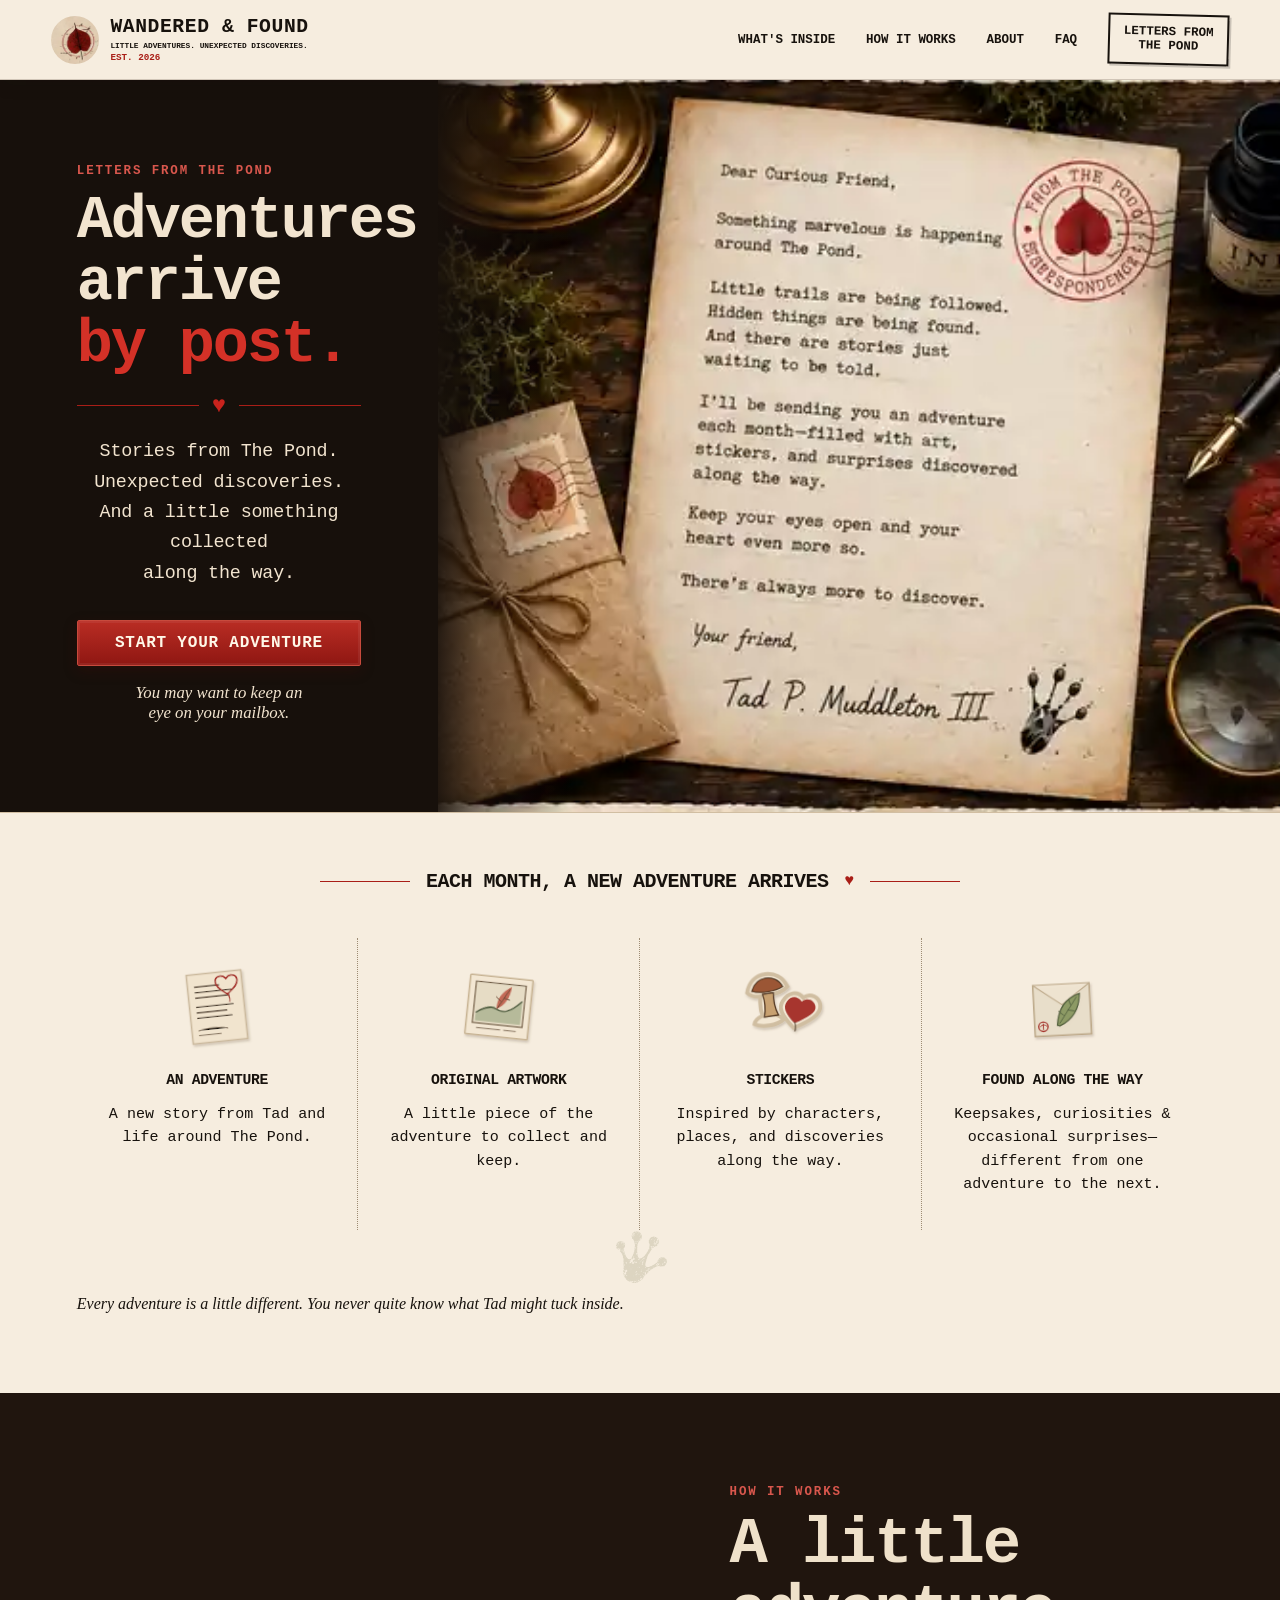
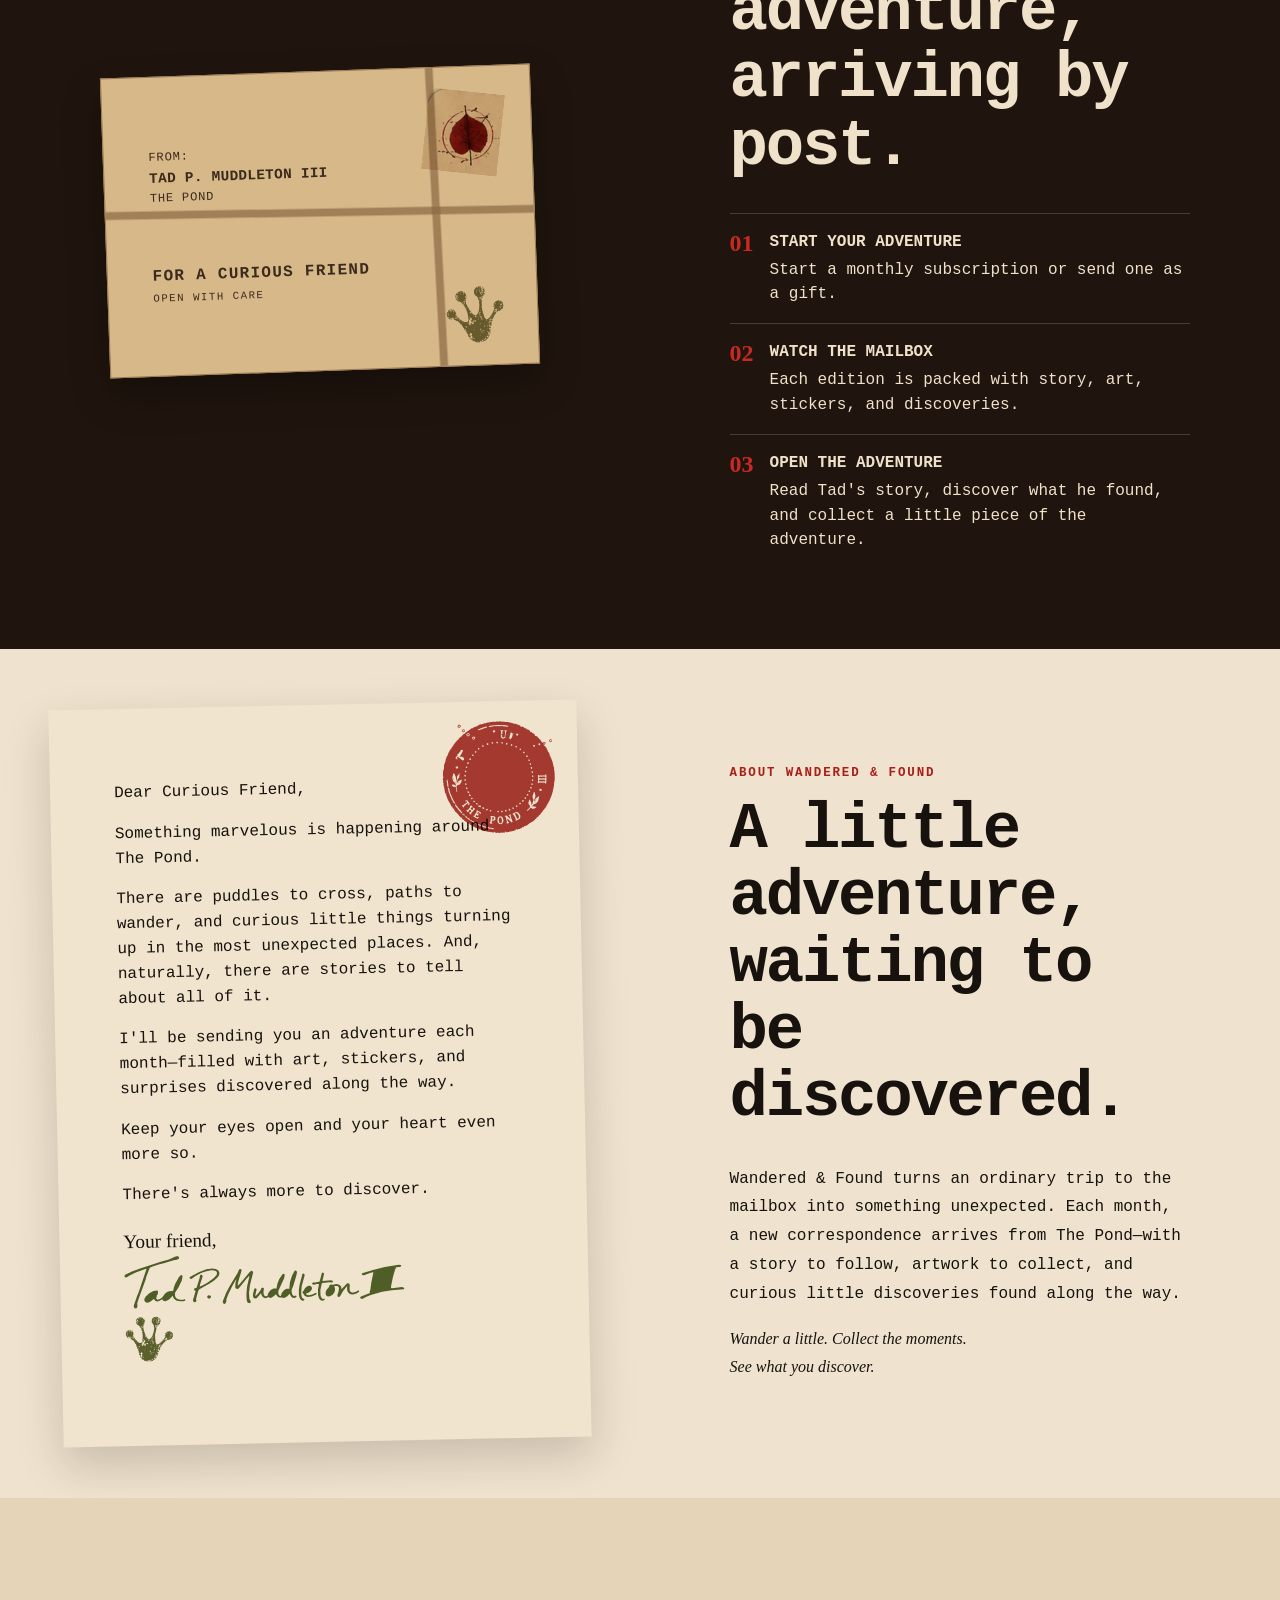
==== index.html @ 7c9dbadd "Link hero CTA to subscribe page" ====
<!doctype html>
<html lang="en">
<head>
  <meta charset="utf-8"><meta name="viewport" content="width=device-width,initial-scale=1">
  <meta name="description" content="Wandered & Found delivers a new adventure from The Pond by post each month, with Tad's story, original artwork, stickers, and curious discoveries along the way.">
  <meta name="theme-color" content="#efe3cf"><meta name="robots" content="noindex,nofollow">
  <meta property="og:title" content="Wandered & Found — Adventures by Post"><meta property="og:description" content="Monthly adventures from The Pond by post, with Tad's story, original artwork, stickers, and curious discoveries along the way."><meta property="og:type" content="website">
  <meta name="twitter:card" content="summary"><meta name="twitter:title" content="Wandered & Found — Adventures by Post"><meta name="twitter:description" content="Monthly adventures from The Pond by post, with stories, artwork, stickers, and unexpected discoveries.">
  <link rel="icon" href="assets/images/stamp.svg" type="image/svg+xml">
  <title>Wandered & Found — Adventures by Post</title>
  <link rel="stylesheet" href="assets/css/base.css"><link rel="stylesheet" href="assets/css/home.css"><link rel="stylesheet" href="assets/css/responsive.css"><link rel="stylesheet" href="assets/css/contents-icons.css"><link rel="stylesheet" href="assets/css/hero-final-v6.css?v=84e273c">
</head>
<body>
<a class="skip-link" href="#main-content">Skip to main content</a>
<header class="site-header" id="top">
  <a class="brand" href="./"><img src="assets/images/stamp.svg" alt="" decoding="async"><span><strong>WANDERED & FOUND</strong><small>LITTLE ADVENTURES. UNEXPECTED DISCOVERIES.</small><em>EST. 2026</em></span></a>
  <button class="menu-button" type="button" aria-expanded="false" aria-controls="main-nav" aria-label="Open navigation menu"><span aria-hidden="true"></span><span aria-hidden="true"></span><span aria-hidden="true"></span><b>Menu</b></button>
  <nav id="main-nav" class="main-nav" aria-label="Primary navigation"><a href="whats-inside/">What's Inside</a><a href="how-it-works/">How It Works</a><a href="about/">About</a><a href="faq/">FAQ</a><a class="stamp-link" href="subscribe/">Letters From<br>The Pond</a></nav>
</header>
<main id="main-content">
  <section class="hero">
    <div class="hero-copy"><p class="eyebrow">Letters from The Pond</p><h1>Adventures arrive<br><span>by post.</span></h1><div class="heart-rule" aria-hidden="true"><i></i><b>♥</b><i></i></div><p class="hero-lede">Stories from The Pond.<br>Unexpected discoveries.<br>And a little something collected<br>along the way.</p><a class="red-button" href="subscribe/">Start your adventure</a><p class="hand-note">You may want to keep an<br>eye on your mailbox.</p></div>
    <figure class="hero-art">
      <img src="assets/images/hero-wendy-640.webp?v=6" alt="A handwritten letter surrounded by an ink bottle, fountain pen, leaves, twine, a parcel, and a magnifying glass on a dark wooden table." fetchpriority="high" decoding="async">
    </figure>
  </section>
  <section class="paper-section" id="inside"><div class="section-heading"><span aria-hidden="true"></span><h2>Each month, a new adventure arrives</h2><b aria-hidden="true">♥</b><span aria-hidden="true"></span></div><div class="contents-grid"><article><div class="sketch" aria-hidden="true"><img src="assets/images/icon-adventure.svg" alt="" loading="lazy" decoding="async"></div><h3>An Adventure</h3><p>A new story from Tad and life around The Pond.</p></article><article><div class="sketch" aria-hidden="true"><img src="assets/images/icon-artwork.svg" alt="" loading="lazy" decoding="async"></div><h3>Original Artwork</h3><p>A little piece of the adventure to collect and keep.</p></article><article><div class="sketch" aria-hidden="true"><img src="assets/images/icon-stickers.svg" alt="" loading="lazy" decoding="async"></div><h3>Stickers</h3><p>Inspired by characters, places, and discoveries along the way.</p></article><article><div class="sketch" aria-hidden="true"><img src="assets/images/icon-found.svg" alt="" loading="lazy" decoding="async"></div><h3>Found Along The Way</h3><p>Keepsakes, curiosities & occasional surprises—different from one adventure to the next.</p></article></div><img class="contents-footprint" src="assets/images/tad-footprint.svg" alt="" aria-hidden="true" loading="lazy" decoding="async"><p class="hand-note">Every adventure is a little different. You never quite know what Tad might tuck inside.</p></section>
  <section class="story-section" id="how">
    <div class="story-art" aria-hidden="true"><div class="story-parcel"><div class="parcel-twine parcel-twine-horizontal"></div><div class="parcel-twine parcel-twine-vertical"></div><img class="pond-postmark" src="assets/images/stamp.svg" alt=""><p class="parcel-from">FROM:<strong>Tad P. Muddleton III</strong>The Pond</p><p class="parcel-to">FOR A CURIOUS FRIEND</p><small class="parcel-care">OPEN WITH CARE</small><img class="parcel-footprint" src="assets/images/tad-footprint.svg" alt=""></div></div>
    <div class="story-copy"><p class="eyebrow">How it works</p><h2>A little adventure,<br>arriving by post.</h2><ol class="steps"><li><b>01</b><span><strong>Start your adventure</strong>Start a monthly subscription or send one as a gift.</span></li><li><b>02</b><span><strong>Watch the mailbox</strong>Each edition is packed with story, art, stickers, and discoveries.</span></li><li><b>03</b><span><strong>Open the adventure</strong>Read Tad's story, discover what he found, and collect a little piece of the adventure.</span></li></ol></div>
  </section>
  <section class="letter-section" id="about"><div class="letter-card"><p>Dear Curious Friend,</p><p>Something marvelous is happening around The Pond.</p><p>There are puddles to cross, paths to wander, and curious little things turning up in the most unexpected places. And, naturally, there are stories to tell about all of it.</p><p>I'll be sending you an adventure each month—filled with art, stickers, and surprises discovered along the way.</p><p>Keep your eyes open and your heart even more so.</p><p>There's always more to discover.</p><p class="signature">Your friend,<br><img src="assets/images/tad-signature.svg" alt="Tad P. Muddleton III" width="280" loading="lazy" decoding="async"><br><img src="assets/images/tad-footprint.svg" alt="" width="48" height="45" loading="lazy" decoding="async"></p></div><div class="about-copy"><p class="eyebrow">About Wandered & Found</p><h2>A little adventure,<br>waiting to be discovered.</h2><p>Wandered & Found turns an ordinary trip to the mailbox into something unexpected. Each month, a new correspondence arrives from The Pond—with a story to follow, artwork to collect, and curious little discoveries found along the way.</p><p class="hand-note">Wander a little. Collect the moments.<br>See what you discover.</p></div></section>
  <section class="gift-section" aria-labelledby="gift-title"><p class="eyebrow">A little something for someone curious</p><h2 id="gift-title">Send an adventure from The Pond.</h2><div class="gift-grid"><article><span>ONE ADVENTURE</span><h3>Send One Adventure</h3><p>Send a single adventure by post—complete with Tad's story, artwork, stickers, and whatever else he happened to find along the way.</p><b>Price coming soon</b><button class="outline-button preview-checkout" type="button">Send an Adventure</button></article><article class="birthday"><span>FOR SOMEONE SPECIAL</span><h3>Send a Birthday Adventure</h3><p>Make their mailbox part of the celebration with a special one-time birthday correspondence from The Pond.</p><b>Price coming soon</b><button class="outline-button preview-checkout" type="button">Send a Birthday Adventure</button></article><article class="featured"><span>MONTHLY</span><h3>Keep the Adventures Coming</h3><p>Give a new adventure from The Pond each month, delivered to their mailbox until the subscription is canceled.</p><b>Price coming soon</b><button class="red-button preview-checkout" type="button">Gift a Subscription</button></article></div></section>
  <section class="faq-section" id="faq"><div><p class="eyebrow">Before the post arrives</p><h2>A few things you may be wondering.</h2><p>About Tad, the adventures, and what to expect when correspondence begins arriving from The Pond.</p></div><div class="faq-list"><details><summary>What arrives each month?<span aria-hidden="true">+</span></summary><p>A new story from Tad and life around The Pond, original artwork, stickers, and curious little extras discovered along the way. Every adventure is a little different.</p></details><details><summary>When am I charged?<span aria-hidden="true">+</span></summary><p>Your first payment is made when you subscribe. After that, your subscription renews monthly until you cancel.</p></details><details><summary>Can I cancel anytime?<span aria-hidden="true">+</span></summary><p>Yes. You can cancel your monthly subscription at any time.</p></details><details><summary>Can I send an adventure as a gift?<span aria-hidden="true">+</span></summary><p>Yes. You can send someone a single adventure, a special one-time Birthday Adventure, or keep the adventures coming with a monthly gift subscription.</p></details><details><summary>Is every month's adventure the same?<span aria-hidden="true">+</span></summary><p>Not at all. Each correspondence tells a new story from The Pond, with artwork and discoveries inspired by Tad's latest adventure.</p></details><details><summary>Can I write back to Tad?<span aria-hidden="true">+</span></summary><p>Absolutely. Tad is always pleased to receive correspondence from curious friends. You can send him a letter at The Pond or write to him by email. His correspondence details will be posted here before the first adventures are mailed.</p></details><details><summary>How much does it cost?<span aria-hidden="true">+</span></summary><p>Pricing is being finalized and will be announced before subscriptions open.</p></details><details><summary>Where do you ship?<span aria-hidden="true">+</span></summary><p>Shipping destinations and rates are being finalized before subscriptions open.</p></details></div></section>
  <section class="subscribe-section" id="subscribe"><div class="subscribe-copy"><p class="eyebrow">Correspondence From The Pond</p><h2>Tad would be delighted to write to you. <span aria-hidden="true">♥</span></h2><p>Each month, Tad will send a new adventure from The Pond—filled with stories, artwork, stickers, and whatever curious things he discovers along the way.</p><p class="price-note">Price coming soon · Shipping details coming soon</p></div><div class="subscribe-card"><button class="red-button preview-checkout" type="button">Receive Letters From Tad</button><small>Monthly correspondence delivered by post.<br>Cancel anytime.</small></div></section>
</main>
<div class="preview-toast" id="preview-toast" role="status" aria-live="polite">Preview mode — checkout will connect to Stripe when the site is activated.</div>
<footer class="site-footer"><div class="paw" aria-hidden="true"><img src="assets/images/tad-footprint.svg" alt="" width="52" height="49" loading="lazy" decoding="async"></div><p class="hand-note">Wander a little. Collect the moments.<br>See what you discover.</p><div class="footer-links"><a href="contact/">Contact</a><a href="shipping/">Shipping & Returns</a><a href="privacy/">Privacy</a><a href="terms/">Terms</a></div><a class="footer-brand" href="#top"><img src="assets/images/stamp.svg" alt="" loading="lazy" decoding="async"><span>Wandered & Found</span></a></footer>
<script src="assets/js/site.js" defer></script>
</body></html>
---- assets/css/base.css ----
:root{--ink:#17120d;--muted:#6a5c4d;--paper:#efe3cf;--paper2:#f6eddf;--red:#a91e17;--red2:#7e120e;--wood:#17100b;--line:#b59c7d;--shadow:0 18px 45px rgba(22,14,8,.18);font-family:"Courier New",Courier,monospace;color:var(--ink);background:#d7c7ae}*{box-sizing:border-box}html{scroll-behavior:smooth}body{margin:0;background:var(--paper);min-width:320px;min-height:100vh;min-height:100svh;display:flex;flex-direction:column}body:before{content:"";position:fixed;inset:0;pointer-events:none;opacity:.16;background-image:radial-gradient(#7b6347 .55px,transparent .55px);background-size:5px 5px;mix-blend-mode:multiply}main{flex:1 0 auto}.site-footer{margin-top:auto;flex-shrink:0}a{color:inherit}button,input{font:inherit}.eyebrow{text-transform:uppercase;letter-spacing:.15em;font-weight:700;font-size:.78rem;color:var(--red)}.red-button,.outline-button{display:inline-flex;justify-content:center;align-items:center;min-height:46px;padding:.8rem 1.5rem;text-transform:uppercase;letter-spacing:.05em;font-weight:700;border-radius:2px;cursor:pointer;text-decoration:none}.red-button{color:#fff8e9;border:1px solid #c84a3d;background:linear-gradient(#b92d24,#8f1712);box-shadow:inset 0 0 0 2px rgba(255,255,255,.06),0 5px 14px rgba(77,11,7,.25)}.outline-button{border:1px solid var(--ink);background:transparent}.hand-note{font-family:"Segoe Print","Bradley Hand",cursive;font-style:italic}.simple-page{min-height:0;max-width:760px;margin:auto;padding:7rem 2rem}.simple-page h1{font-family:Georgia,serif;font-size:clamp(2.6rem,7vw,5rem);margin:.25rem 0 2rem}.simple-page h2{margin-top:2.5rem}.simple-page p{line-height:1.85}.simple-page .red-button{margin-top:1rem}.skip-link{position:fixed;left:12px;top:10px;z-index:3000;transform:translateY(-160%);background:#fff8e9;color:#17120d;border:2px solid #17120d;padding:.7rem 1rem;font-weight:700;text-decoration:none}.skip-link:focus{transform:translateY(0)}:focus-visible{outline:3px solid #c53b31;outline-offset:3px}.hero .eyebrow,.story-section .eyebrow,.subscribe-section .eyebrow{color:#d9574d}@media(prefers-reduced-motion:reduce){html{scroll-behavior:auto}*,*::before,*::after{scroll-behavior:auto!important;transition-duration:.01ms!important;animation-duration:.01ms!important;animation-iteration-count:1!important}}
---- assets/css/home.css ----
.site-header{height:118px;padding:12px clamp(18px,5vw,72px);display:flex;align-items:center;justify-content:space-between;gap:2rem;background:var(--paper2);border-bottom:1px solid rgba(55,35,20,.2);position:relative;z-index:20}.brand{display:flex;align-items:center;gap:.9rem;text-decoration:none}.brand img{width:68px;height:68px;object-fit:cover;border-radius:50%;mix-blend-mode:multiply}.brand strong{display:block;font-family:Georgia,serif;font-size:1.55rem;letter-spacing:.03em}.brand small{display:block;font-size:.56rem;font-weight:700;margin-top:.18rem}.brand em{display:block;color:var(--red);font-style:normal;font-weight:700;font-size:.7rem;margin-top:.25rem}.main-nav{display:flex;align-items:center;gap:clamp(18px,3vw,42px);text-transform:uppercase;font-weight:700;font-size:.84rem}.main-nav a{text-decoration:none}.main-nav a:hover{color:var(--red)}.stamp-link{border:2px solid var(--ink);padding:.85rem 1.2rem;text-align:center;transform:rotate(1.5deg);box-shadow:2px 2px 0 rgba(0,0,0,.18)}.menu-button{display:none;background:none;border:0}.hero{min-height:560px;display:grid;grid-template-columns:minmax(310px,.78fr) 1.5fr;background:var(--wood);color:#f2e4cf;overflow:hidden}.hero-copy{padding:4.5rem clamp(28px,6vw,78px);align-self:center;z-index:2}.hero h1{font-family:Georgia,serif;font-weight:400;font-size:clamp(2.5rem,4.8vw,4.9rem);line-height:1.05;margin:.5rem 0}.hero h1 span{color:#d43127}.hero-lede{font-family:Georgia,serif;font-size:1.15rem;line-height:1.65;text-align:center}.heart-rule{display:flex;align-items:center;gap:.8rem;margin:1rem 0}.heart-rule i{height:1px;background:var(--red);flex:1}.heart-rule b{color:#c9231d;font-size:1.45rem}.hero .red-button{width:100%;margin-top:.8rem}.hero .hand-note{text-align:center;font-size:1.05rem}.hero-art{margin:0;min-width:0;position:relative;background:var(--wood);overflow:hidden}.hero-art:before{content:"";position:absolute;inset:0;z-index:1;background:linear-gradient(90deg,rgba(23,16,11,.96) 0%,rgba(23,16,11,.58) 5%,rgba(23,16,11,0) 14%);pointer-events:none}.hero-art img{width:100%;height:100%;object-fit:cover;object-position:center center;display:block;filter:none;opacity:1}.paper-section{padding:2.5rem clamp(22px,6vw,78px) 4rem;background:var(--paper2);border-top:1px solid #d1bea2}.section-heading{display:flex;align-items:center;gap:1rem;justify-content:center;text-transform:uppercase;text-align:center}.section-heading span{height:1px;max-width:90px;flex:1;background:var(--red)}.section-heading h2{font-size:1.25rem}.section-heading b{color:var(--red)}.contents-grid{display:grid;grid-template-columns:repeat(4,1fr);margin-top:1.8rem}.contents-grid article{text-align:center;padding:1.2rem 2rem;border-right:1px dotted #9d8c74}.contents-grid article:last-child{border-right:0}.contents-grid h3{text-transform:uppercase;font-size:.92rem}.contents-grid p{font-family:Georgia,serif;line-height:1.55;font-size:.94rem}.sketch{font-family:Georgia,serif;font-size:3.1rem;height:66px;color:#554838}.story-section,.letter-section{display:grid;grid-template-columns:1fr 1fr;min-height:540px}.story-section{background:#20150e;color:#efe1ca}.story-art{overflow:hidden;display:flex;align-items:center;justify-content:center;padding:3rem}.story-art img{width:100%;height:100%;object-fit:cover;filter:none;opacity:1}.story-parcel{width:min(430px,90%);min-height:300px;background:#d7b889;color:#3c2a1d;border:1px solid #9b7952;box-shadow:0 18px 38px rgba(0,0,0,.32);transform:rotate(-2deg);position:relative;padding:2.4rem 2.8rem;display:flex;flex-direction:column;justify-content:center;align-items:flex-start;overflow:hidden}.story-parcel .parcel-twine{position:absolute;background:#8d6b45;opacity:.72;box-shadow:0 0 0 1px rgba(63,42,24,.22)}.story-parcel .parcel-twine-horizontal{height:7px;left:-4%;right:-4%;top:46%;transform:rotate(1deg)}.story-parcel .parcel-twine-vertical{width:7px;top:-4%;bottom:-4%;right:22%;transform:rotate(-1deg)}.story-parcel .pond-postmark{position:absolute;right:1.7rem;top:1.5rem;width:82px;height:82px;object-fit:contain;mix-blend-mode:multiply;transform:rotate(8deg)}.story-parcel .parcel-from{margin:0 0 3.7rem;font-size:.76rem;line-height:1.55;text-transform:uppercase;letter-spacing:.06em;position:relative;z-index:2}.story-parcel .parcel-from strong{display:block;font-size:.9rem;letter-spacing:.02em}.story-parcel .parcel-to{margin:0;font-size:1rem;font-weight:700;letter-spacing:.08em;position:relative;z-index:2}.story-parcel .parcel-care{margin-top:.45rem;font-size:.67rem;letter-spacing:.14em;position:relative;z-index:2}.story-parcel .parcel-footprint{position:absolute;right:2rem;bottom:1.4rem;width:58px;height:auto;object-fit:contain;mix-blend-mode:multiply;transform:rotate(-12deg);opacity:.82}.story-copy,.about-copy{padding:5rem clamp(30px,7vw,92px);align-self:center}.story-copy h2,.about-copy h2,.gift-section h2,.faq-section h2,.subscribe-section h2{font-family:Georgia,serif;font-weight:400;font-size:clamp(2.3rem,5vw,4.2rem);line-height:1.05;margin:.35rem 0 2rem}.steps{list-style:none;padding:0;margin:2rem 0 0}.steps li{display:flex;gap:1rem;padding:1rem 0;border-top:1px solid rgba(239,225,202,.2)}.steps b{color:#c82920;font-family:Georgia,serif;font-size:1.5rem}.steps span{line-height:1.55}.steps strong{display:block;text-transform:uppercase;margin-bottom:.2rem}.letter-section{background:var(--paper)}.letter-card{margin:3.5rem;max-width:550px;padding:3.5rem 4rem;background:#f1e4ce;box-shadow:var(--shadow);transform:rotate(-1.2deg);align-self:center;line-height:1.55;position:relative}.letter-card:after{content:"";position:absolute;right:1.45rem;top:1.25rem;width:112px;height:112px;background:url("../images/tad-correspondence-stamp.svg") center/contain no-repeat;transform:rotate(10deg);opacity:.9;mix-blend-mode:multiply;pointer-events:none}.signature{font-family:"Segoe Print","Bradley Hand",cursive;font-size:1.2rem}.about-copy p{font-family:Georgia,serif;line-height:1.8}.about-copy .hand-note{font-family:"Segoe Print","Bradley Hand",cursive}.gift-section{padding:5rem clamp(24px,7vw,90px);background:#e6d4b8;text-align:center}.gift-grid{display:grid;grid-template-columns:repeat(2,minmax(0,420px));justify-content:center;gap:1.5rem;margin-top:2rem}.gift-grid article{background:#f7ecda;border:1px solid #bda785;padding:2.2rem;box-shadow:0 10px 25px rgba(46,27,14,.1)}.gift-grid .featured{transform:rotate(.5deg);border:2px solid var(--red)}.gift-grid span{font-size:.7rem;letter-spacing:.18em;color:var(--red);font-weight:700}.gift-grid h3{font-family:Georgia,serif;font-size:1.6rem}.gift-grid p{min-height:48px;line-height:1.5}.gift-grid b{display:block;margin:1rem}.gift-grid button{width:100%}.faq-section{display:grid;grid-template-columns:.75fr 1.25fr;gap:4rem;padding:5rem clamp(24px,8vw,105px);background:#f6ead7}.faq-list details{border-top:1px solid #bba789;padding:1rem 0}.faq-list details:last-child{border-bottom:1px solid #bba789}.faq-list summary{display:flex;justify-content:space-between;cursor:pointer;font-weight:700}.faq-list summary span{color:var(--red)}.faq-list p{font-family:Georgia,serif;line-height:1.6;color:#5b4b3e}.subscribe-section{display:grid;grid-template-columns:1fr 1fr;gap:4rem;padding:4.5rem clamp(24px,7vw,95px);background:#22170f;color:#f3e5cf}.subscribe-copy{align-self:center}.subscribe-copy h2 span{color:var(--red)}.price-note{color:#d9c4a6}.subscribe-card{background:#eee0ca;color:var(--ink);padding:2rem;box-shadow:var(--shadow);transform:rotate(.4deg)}.subscribe-card label{display:block;text-transform:uppercase;font-size:.72rem;font-weight:700;margin-bottom:.9rem}.subscribe-card input{display:block;width:100%;padding:.9rem;margin-top:.35rem;border:1px solid #cfbca0;background:rgba(255,255,255,.55)}.subscribe-card .red-button{width:100%;border:0}.subscribe-card small{display:block;text-align:center;margin-top:1rem;font-family:"Segoe Print",cursive;line-height:1.45}.preview-toast{position:fixed;left:50%;bottom:24px;transform:translate(-50%,20px);opacity:0;z-index:50;background:#17120d;color:#f7ead6;border:1px solid #8f7355;padding:1rem 1.3rem;box-shadow:var(--shadow);transition:.2s;pointer-events:none}.preview-toast.show{opacity:1;transform:translate(-50%,0)}.site-footer{min-height:130px;padding:1.5rem clamp(24px,6vw,82px);display:grid;grid-template-columns:auto 1fr auto auto;align-items:center;gap:2rem;background:var(--paper2);border-top:1px solid #cfb99a}.paw{font-size:2rem}.footer-links{display:flex;gap:1rem;flex-wrap:wrap;font-size:.72rem;text-transform:uppercase}.footer-brand{display:flex;align-items:center;gap:.5rem;text-decoration:none;font-family:Georgia,serif}.footer-brand img{width:74px;height:74px;border-radius:50%;mix-blend-mode:multiply}
---- assets/css/responsive.css ----
@media(max-width:900px){.brand small{font-size:.42rem}.brand em{font-size:.52rem}.menu-button{display:grid;gap:5px;width:44px;min-width:44px;min-height:44px;padding:8px;border:0;position:relative;place-content:center}.menu-button span{width:24px;height:2px;background:#17120d}.menu-button b{position:absolute;width:1px;height:1px;overflow:hidden;clip:rect(0 0 0 0)}.main-nav{display:none;position:absolute;left:0;right:0;padding:1rem 1.2rem;background:#f5ead8;border-bottom:1px solid #cdbb9e;box-shadow:0 12px 24px rgba(23,18,13,.12);flex-direction:column;align-items:stretch;gap:0}.main-nav.open{display:flex}.main-nav a{padding:.8rem}.stamp-link{margin-top:.35rem}.hero{grid-template-columns:1fr;min-height:0}.hero-copy{text-align:center;padding:2.6rem 2rem 2rem}.hero h1{font-size:2.8rem}.hero-lede{font-size:1rem}.hero-art{height:360px;order:2}.hero-art:before{background:linear-gradient(180deg,rgba(23,16,11,.96) 0%,rgba(23,16,11,.58) 5%,rgba(23,16,11,0) 14%)}.hero-art img{object-position:center center}.contents-grid{grid-template-columns:repeat(2,1fr)}.contents-grid article:nth-child(2){border-right:0}.contents-grid article{border-bottom:1px dotted #9d8c74}.story-section,.letter-section{grid-template-columns:1fr}.story-art{height:360px}.story-copy,.about-copy{padding:3rem 2rem}.letter-card{margin:2.5rem 1.5rem;padding:3rem 2rem}.gift-grid{grid-template-columns:1fr}.faq-section,.subscribe-section{grid-template-columns:1fr;gap:2rem}.site-footer{grid-template-columns:1fr;text-align:center;justify-items:center}.footer-links{justify-content:center}}@media(max-width:520px){.brand span small{display:none}.hero-art{height:300px}.hero-art img{object-position:center center}.paper-section{padding-inline:14px}.contents-grid{grid-template-columns:1fr}.contents-grid article{border-right:0}.section-heading h2{font-size:.95rem}.story-art{height:300px}.letter-card:after{font-size:.55rem;right:1rem;top:1rem;padding:.7rem}.gift-section,.faq-section,.subscribe-section{padding-inline:1.2rem}}.site-header{position:sticky!important;top:0;z-index:1000;box-shadow:0 5px 16px rgba(23,18,13,.10);height:80px;padding:5px clamp(16px,4vw,52px);gap:1.2rem}.brand{gap:.7rem}.brand img{width:48px;height:48px}.brand strong{font-size:1.23rem}.brand small{font-size:.49rem}.brand em{font-size:.58rem;margin-top:.12rem}.main-nav{gap:clamp(14px,2.4vw,32px);font-size:.78rem}.stamp-link{padding:.58rem .85rem}section[id]{scroll-margin-top:90px}.paper-section,.story-section,.letter-section,.gift-section,.faq-section,.subscribe-section,.site-footer{content-visibility:auto;contain-intrinsic-size:auto 600px}@media(max-width:900px){.site-header{height:64px;padding:4px 12px}.brand{gap:.55rem}.brand img{width:38px;height:38px}.brand strong{font-size:.94rem}.brand em{margin-top:.06rem}.main-nav{top:64px}section[id]{scroll-margin-top:74px}}@media(max-width:520px){.site-header{height:60px}.brand img{width:36px;height:36px}.brand strong{font-size:.9rem}.brand em{font-size:.48rem}.main-nav{top:60px}section[id]{scroll-margin-top:70px}}
---- assets/css/contents-icons.css ----
@import url("brand-type.css");
.paper-section{position:relative;overflow:hidden}.sketch{height:100px;display:flex;align-items:center;justify-content:center;font-size:0;color:transparent}.sketch img{display:block;width:94px;height:94px;object-fit:contain}.contents-grid article:nth-child(1) .sketch img{transform:rotate(-2deg)}.contents-grid article:nth-child(2) .sketch img{transform:rotate(2deg)}.contents-grid article:nth-child(3) .sketch img{transform:rotate(-1deg)}.contents-grid article:nth-child(4) .sketch img{transform:rotate(2deg)}.contents-footprint{display:block;width:54px;height:auto;margin:.15rem auto -.3rem;opacity:.16;transform:rotate(18deg);mix-blend-mode:multiply}@media(max-width:520px){.sketch{height:90px}.sketch img{width:84px;height:84px}.contents-footprint{width:46px}}
---- assets/css/hero-final-v6.css ----
/* Final hero composition: keep Wendy's desk scene, remove all duplicate paper overlays. */
.hero-art{position:relative!important;overflow:hidden!important;background:#17100b!important;isolation:isolate!important}
.hero-art::before{content:""!important;position:absolute!important;inset:0!important;z-index:2!important;pointer-events:none!important;background:linear-gradient(90deg,rgba(23,16,11,.9) 0%,rgba(23,16,11,.5) 5%,rgba(23,16,11,0) 16%)!important}
.hero-art>img{position:absolute!important;inset:0!important;width:100%!important;height:100%!important;display:block!important;object-fit:cover!important;object-position:center center!important;filter:none!important;opacity:1!important;transform:none!important}
.hero-letter{display:none!important}

@media(max-width:900px){
  .hero-art{height:390px!important;min-height:0!important}
  .hero-art::before{background:linear-gradient(180deg,rgba(23,16,11,.75) 0%,rgba(23,16,11,.28) 7%,rgba(23,16,11,0) 18%)!important}
  .hero-art>img{object-position:center center!important}
}

@media(max-width:520px){
  .hero-art{height:330px!important}
  .hero-art>img{object-position:52% center!important}
}
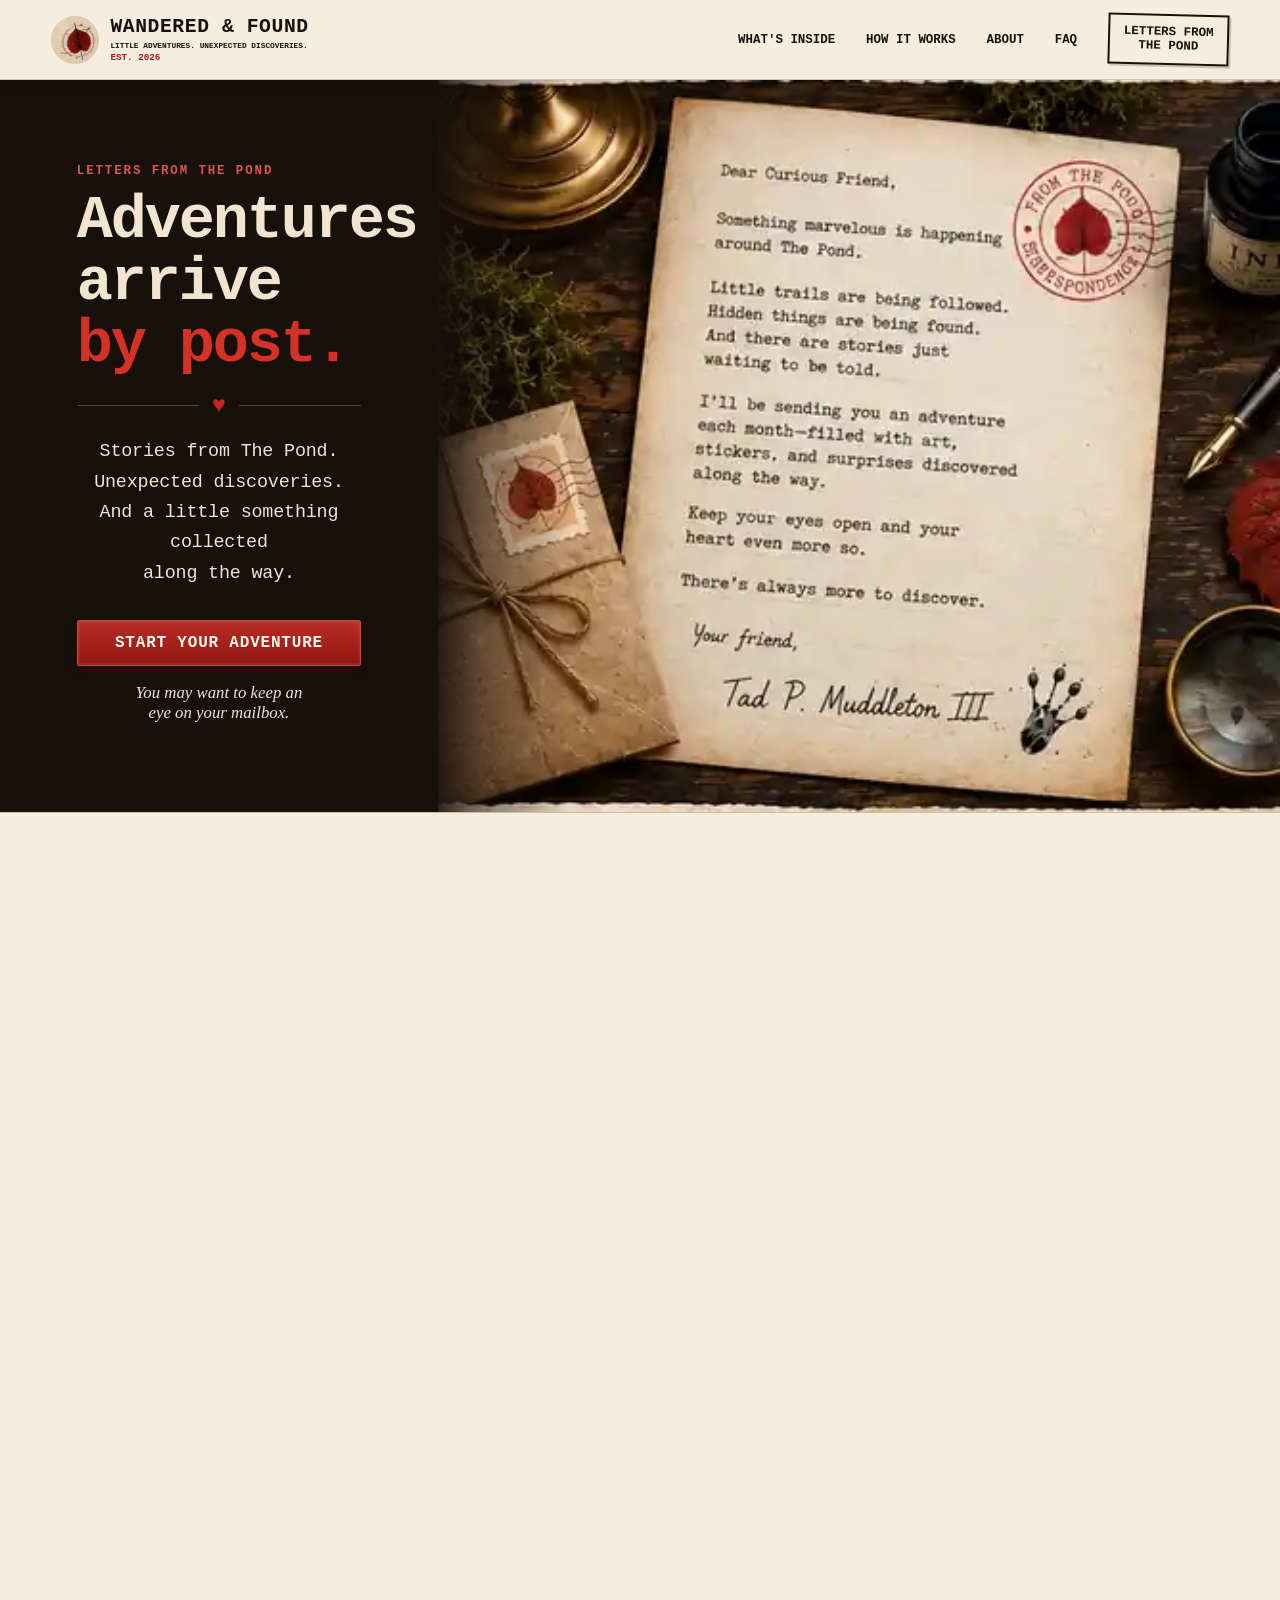
==== commit a147fcc8: "Turn homepage subscription block into subscribe teaser" ====
--- a/index.html
+++ b/index.html
@@ -32,7 +32,7 @@
   <section class="letter-section" id="about"><div class="letter-card"><p>Dear Curious Friend,</p><p>Something marvelous is happening around The Pond.</p><p>There are puddles to cross, paths to wander, and curious little things turning up in the most unexpected places. And, naturally, there are stories to tell about all of it.</p><p>I'll be sending you an adventure each month—filled with art, stickers, and surprises discovered along the way.</p><p>Keep your eyes open and your heart even more so.</p><p>There's always more to discover.</p><p class="signature">Your friend,<br><img src="assets/images/tad-signature.svg" alt="Tad P. Muddleton III" width="280" loading="lazy" decoding="async"><br><img src="assets/images/tad-footprint.svg" alt="" width="48" height="45" loading="lazy" decoding="async"></p></div><div class="about-copy"><p class="eyebrow">About Wandered & Found</p><h2>A little adventure,<br>waiting to be discovered.</h2><p>Wandered & Found turns an ordinary trip to the mailbox into something unexpected. Each month, a new correspondence arrives from The Pond—with a story to follow, artwork to collect, and curious little discoveries found along the way.</p><p class="hand-note">Wander a little. Collect the moments.<br>See what you discover.</p></div></section>
   <section class="gift-section" aria-labelledby="gift-title"><p class="eyebrow">A little something for someone curious</p><h2 id="gift-title">Send an adventure from The Pond.</h2><div class="gift-grid"><article><span>ONE ADVENTURE</span><h3>Send One Adventure</h3><p>Send a single adventure by post—complete with Tad's story, artwork, stickers, and whatever else he happened to find along the way.</p><b>Price coming soon</b><button class="outline-button preview-checkout" type="button">Send an Adventure</button></article><article class="birthday"><span>FOR SOMEONE SPECIAL</span><h3>Send a Birthday Adventure</h3><p>Make their mailbox part of the celebration with a special one-time birthday correspondence from The Pond.</p><b>Price coming soon</b><button class="outline-button preview-checkout" type="button">Send a Birthday Adventure</button></article><article class="featured"><span>MONTHLY</span><h3>Keep the Adventures Coming</h3><p>Give a new adventure from The Pond each month, delivered to their mailbox until the subscription is canceled.</p><b>Price coming soon</b><button class="red-button preview-checkout" type="button">Gift a Subscription</button></article></div></section>
   <section class="faq-section" id="faq"><div><p class="eyebrow">Before the post arrives</p><h2>A few things you may be wondering.</h2><p>About Tad, the adventures, and what to expect when correspondence begins arriving from The Pond.</p></div><div class="faq-list"><details><summary>What arrives each month?<span aria-hidden="true">+</span></summary><p>A new story from Tad and life around The Pond, original artwork, stickers, and curious little extras discovered along the way. Every adventure is a little different.</p></details><details><summary>When am I charged?<span aria-hidden="true">+</span></summary><p>Your first payment is made when you subscribe. After that, your subscription renews monthly until you cancel.</p></details><details><summary>Can I cancel anytime?<span aria-hidden="true">+</span></summary><p>Yes. You can cancel your monthly subscription at any time.</p></details><details><summary>Can I send an adventure as a gift?<span aria-hidden="true">+</span></summary><p>Yes. You can send someone a single adventure, a special one-time Birthday Adventure, or keep the adventures coming with a monthly gift subscription.</p></details><details><summary>Is every month's adventure the same?<span aria-hidden="true">+</span></summary><p>Not at all. Each correspondence tells a new story from The Pond, with artwork and discoveries inspired by Tad's latest adventure.</p></details><details><summary>Can I write back to Tad?<span aria-hidden="true">+</span></summary><p>Absolutely. Tad is always pleased to receive correspondence from curious friends. You can send him a letter at The Pond or write to him by email. His correspondence details will be posted here before the first adventures are mailed.</p></details><details><summary>How much does it cost?<span aria-hidden="true">+</span></summary><p>Pricing is being finalized and will be announced before subscriptions open.</p></details><details><summary>Where do you ship?<span aria-hidden="true">+</span></summary><p>Shipping destinations and rates are being finalized before subscriptions open.</p></details></div></section>
-  <section class="subscribe-section" id="subscribe"><div class="subscribe-copy"><p class="eyebrow">Correspondence From The Pond</p><h2>Tad would be delighted to write to you. <span aria-hidden="true">♥</span></h2><p>Each month, Tad will send a new adventure from The Pond—filled with stories, artwork, stickers, and whatever curious things he discovers along the way.</p><p class="price-note">Price coming soon · Shipping details coming soon</p></div><div class="subscribe-card"><button class="red-button preview-checkout" type="button">Receive Letters From Tad</button><small>Monthly correspondence delivered by post.<br>Cancel anytime.</small></div></section>
+  <section class="subscribe-section" id="subscribe"><div class="subscribe-copy"><p class="eyebrow">Correspondence From The Pond</p><h2>Choose your adventure. <span aria-hidden="true">♥</span></h2><p>Receive monthly correspondence for your own mailbox, send one adventure, mark a birthday, or keep the adventures coming as a monthly gift.</p><p class="price-note">Pricing and shipping details coming soon.</p></div><div class="subscribe-card"><a class="red-button" href="subscribe/">Explore Your Options</a><small>Four ways for correspondence from The Pond to arrive.</small></div></section>
 </main>
 <div class="preview-toast" id="preview-toast" role="status" aria-live="polite">Preview mode — checkout will connect to Stripe when the site is activated.</div>
 <footer class="site-footer"><div class="paw" aria-hidden="true"><img src="assets/images/tad-footprint.svg" alt="" width="52" height="49" loading="lazy" decoding="async"></div><p class="hand-note">Wander a little. Collect the moments.<br>See what you discover.</p><div class="footer-links"><a href="contact/">Contact</a><a href="shipping/">Shipping & Returns</a><a href="privacy/">Privacy</a><a href="terms/">Terms</a></div><a class="footer-brand" href="#top"><img src="assets/images/stamp.svg" alt="" loading="lazy" decoding="async"><span>Wandered & Found</span></a></footer>
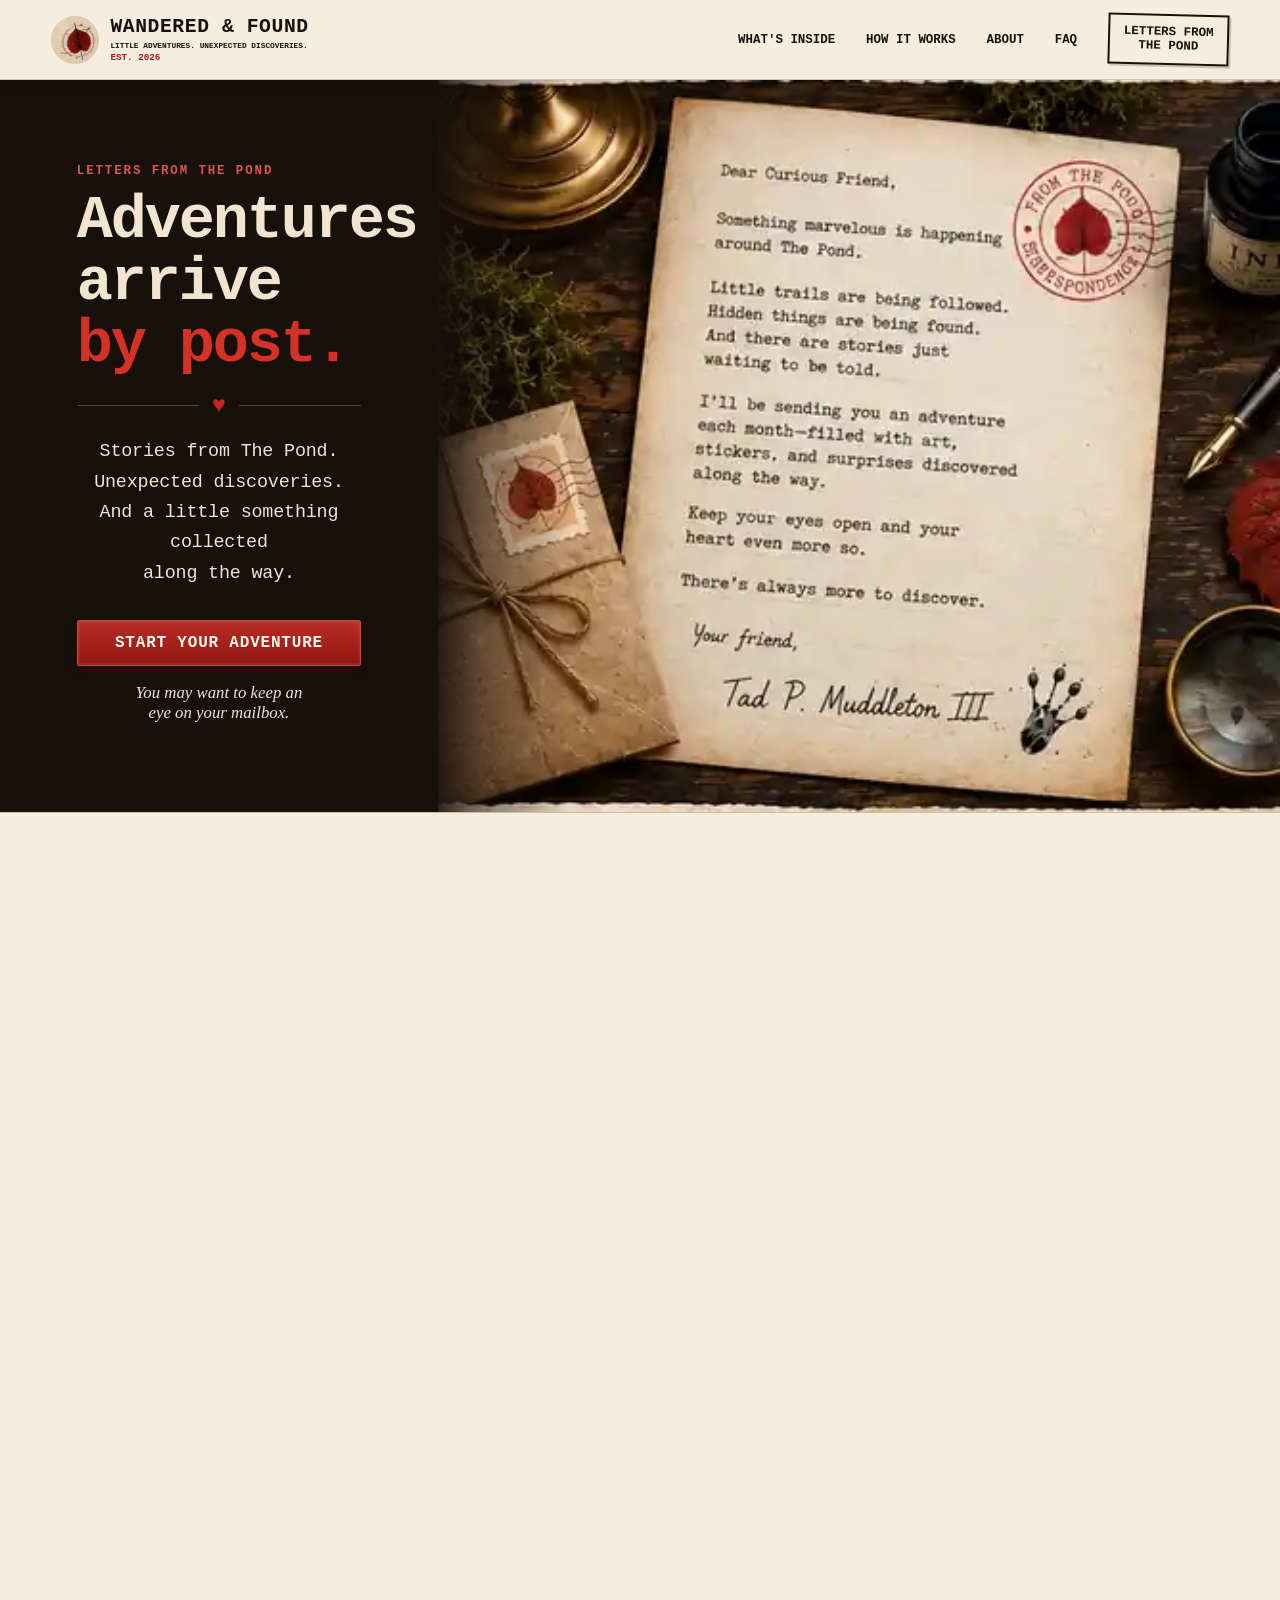
==== commit 8b5d6b1e: "Expand homepage How It Works choices" ====
--- a/index.html
+++ b/index.html
@@ -27,7 +27,7 @@
   <section class="paper-section" id="inside"><div class="section-heading"><span aria-hidden="true"></span><h2>Each month, a new adventure arrives</h2><b aria-hidden="true">♥</b><span aria-hidden="true"></span></div><div class="contents-grid"><article><div class="sketch" aria-hidden="true"><img src="assets/images/icon-adventure.svg" alt="" loading="lazy" decoding="async"></div><h3>An Adventure</h3><p>A new story from Tad and life around The Pond.</p></article><article><div class="sketch" aria-hidden="true"><img src="assets/images/icon-artwork.svg" alt="" loading="lazy" decoding="async"></div><h3>Original Artwork</h3><p>A little piece of the adventure to collect and keep.</p></article><article><div class="sketch" aria-hidden="true"><img src="assets/images/icon-stickers.svg" alt="" loading="lazy" decoding="async"></div><h3>Stickers</h3><p>Inspired by characters, places, and discoveries along the way.</p></article><article><div class="sketch" aria-hidden="true"><img src="assets/images/icon-found.svg" alt="" loading="lazy" decoding="async"></div><h3>Found Along The Way</h3><p>Keepsakes, curiosities & occasional surprises—different from one adventure to the next.</p></article></div><img class="contents-footprint" src="assets/images/tad-footprint.svg" alt="" aria-hidden="true" loading="lazy" decoding="async"><p class="hand-note">Every adventure is a little different. You never quite know what Tad might tuck inside.</p></section>
   <section class="story-section" id="how">
     <div class="story-art" aria-hidden="true"><div class="story-parcel"><div class="parcel-twine parcel-twine-horizontal"></div><div class="parcel-twine parcel-twine-vertical"></div><img class="pond-postmark" src="assets/images/stamp.svg" alt=""><p class="parcel-from">FROM:<strong>Tad P. Muddleton III</strong>The Pond</p><p class="parcel-to">FOR A CURIOUS FRIEND</p><small class="parcel-care">OPEN WITH CARE</small><img class="parcel-footprint" src="assets/images/tad-footprint.svg" alt=""></div></div>
-    <div class="story-copy"><p class="eyebrow">How it works</p><h2>A little adventure,<br>arriving by post.</h2><ol class="steps"><li><b>01</b><span><strong>Start your adventure</strong>Start a monthly subscription or send one as a gift.</span></li><li><b>02</b><span><strong>Watch the mailbox</strong>Each edition is packed with story, art, stickers, and discoveries.</span></li><li><b>03</b><span><strong>Open the adventure</strong>Read Tad's story, discover what he found, and collect a little piece of the adventure.</span></li></ol></div>
+    <div class="story-copy"><p class="eyebrow">How it works</p><h2>A little adventure,<br>arriving by post.</h2><ol class="steps"><li><b>01</b><span><strong>Start your adventure</strong>Choose monthly correspondence for yourself, send one adventure or a Birthday Adventure, or keep the adventures coming with a monthly gift.</span></li><li><b>02</b><span><strong>Watch the mailbox</strong>Each edition is packed with story, art, stickers, and discoveries.</span></li><li><b>03</b><span><strong>Open the adventure</strong>Read Tad's story, discover what he found, and collect a little piece of the adventure.</span></li></ol></div>
   </section>
   <section class="letter-section" id="about"><div class="letter-card"><p>Dear Curious Friend,</p><p>Something marvelous is happening around The Pond.</p><p>There are puddles to cross, paths to wander, and curious little things turning up in the most unexpected places. And, naturally, there are stories to tell about all of it.</p><p>I'll be sending you an adventure each month—filled with art, stickers, and surprises discovered along the way.</p><p>Keep your eyes open and your heart even more so.</p><p>There's always more to discover.</p><p class="signature">Your friend,<br><img src="assets/images/tad-signature.svg" alt="Tad P. Muddleton III" width="280" loading="lazy" decoding="async"><br><img src="assets/images/tad-footprint.svg" alt="" width="48" height="45" loading="lazy" decoding="async"></p></div><div class="about-copy"><p class="eyebrow">About Wandered & Found</p><h2>A little adventure,<br>waiting to be discovered.</h2><p>Wandered & Found turns an ordinary trip to the mailbox into something unexpected. Each month, a new correspondence arrives from The Pond—with a story to follow, artwork to collect, and curious little discoveries found along the way.</p><p class="hand-note">Wander a little. Collect the moments.<br>See what you discover.</p></div></section>
   <section class="gift-section" aria-labelledby="gift-title"><p class="eyebrow">A little something for someone curious</p><h2 id="gift-title">Send an adventure from The Pond.</h2><div class="gift-grid"><article><span>ONE ADVENTURE</span><h3>Send One Adventure</h3><p>Send a single adventure by post—complete with Tad's story, artwork, stickers, and whatever else he happened to find along the way.</p><b>Price coming soon</b><button class="outline-button preview-checkout" type="button">Send an Adventure</button></article><article class="birthday"><span>FOR SOMEONE SPECIAL</span><h3>Send a Birthday Adventure</h3><p>Make their mailbox part of the celebration with a special one-time birthday correspondence from The Pond.</p><b>Price coming soon</b><button class="outline-button preview-checkout" type="button">Send a Birthday Adventure</button></article><article class="featured"><span>MONTHLY</span><h3>Keep the Adventures Coming</h3><p>Give a new adventure from The Pond each month, delivered to their mailbox until the subscription is canceled.</p><b>Price coming soon</b><button class="red-button preview-checkout" type="button">Gift a Subscription</button></article></div></section>
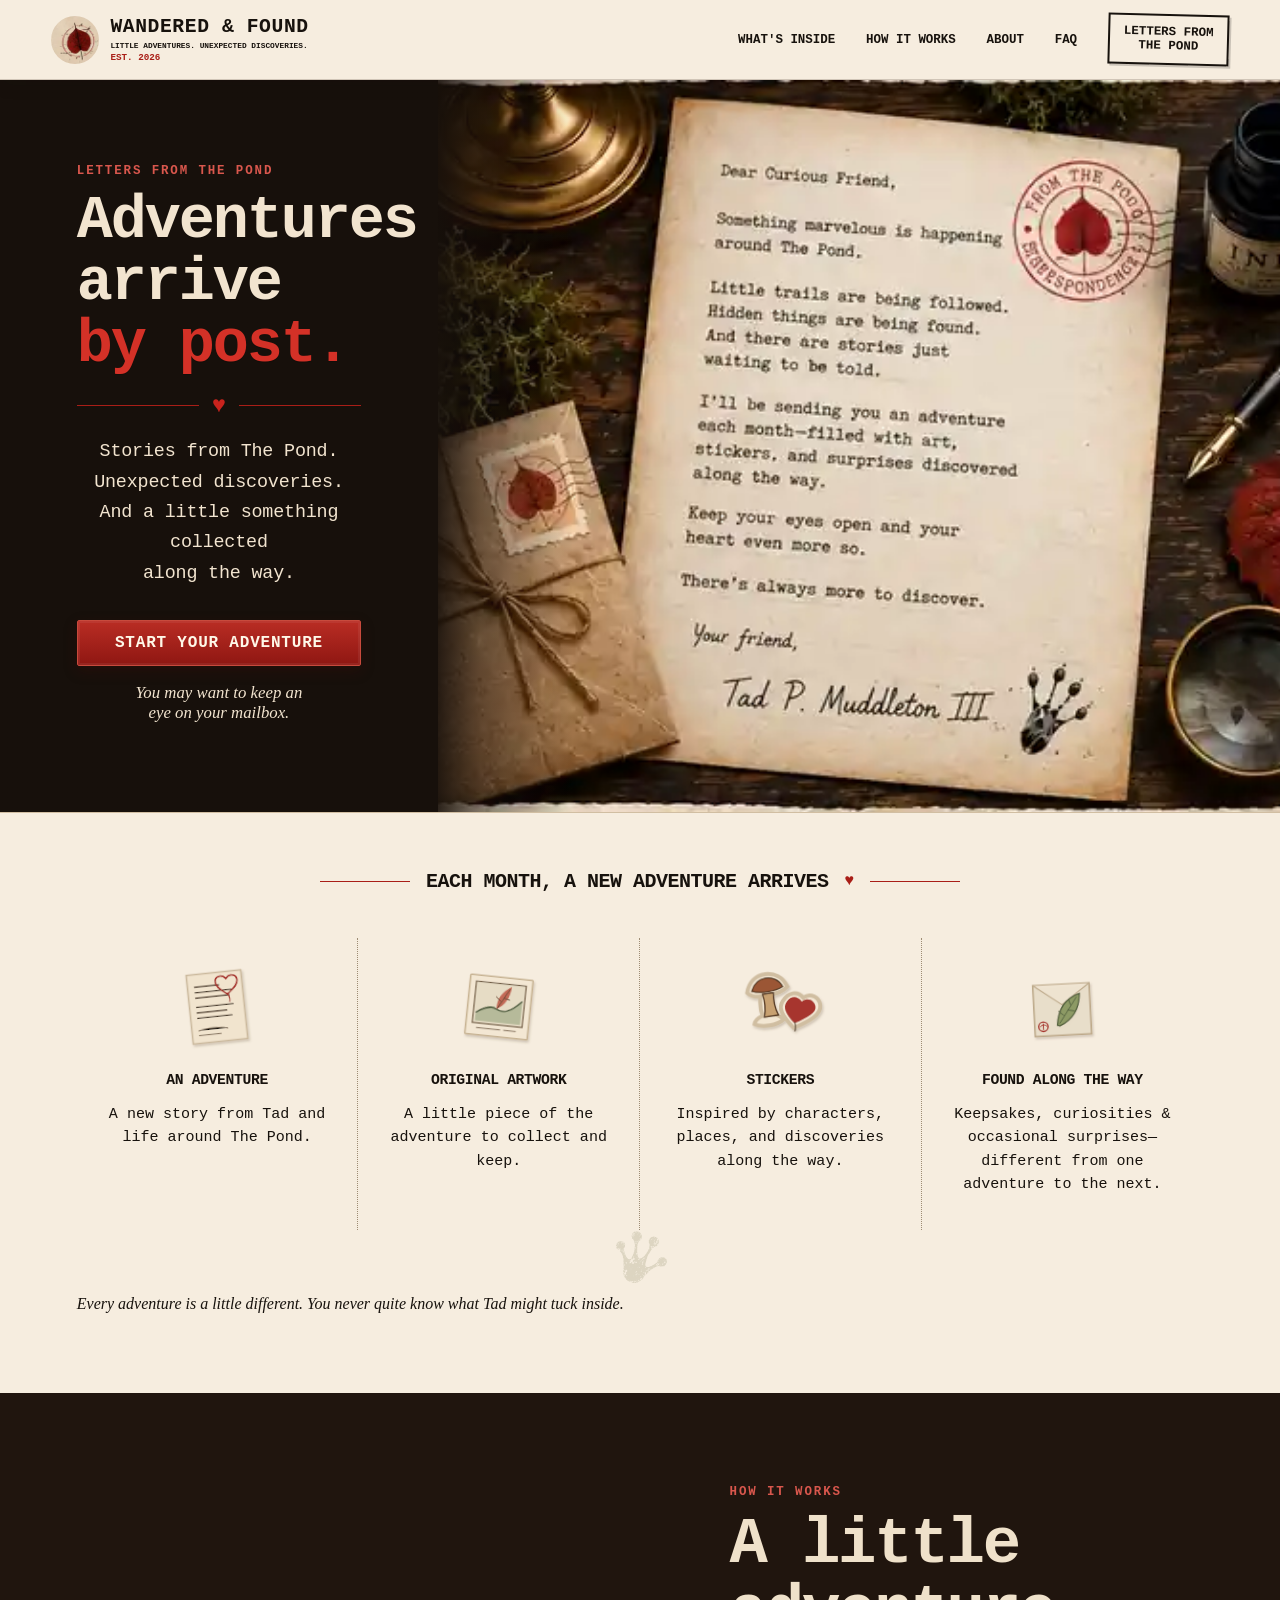
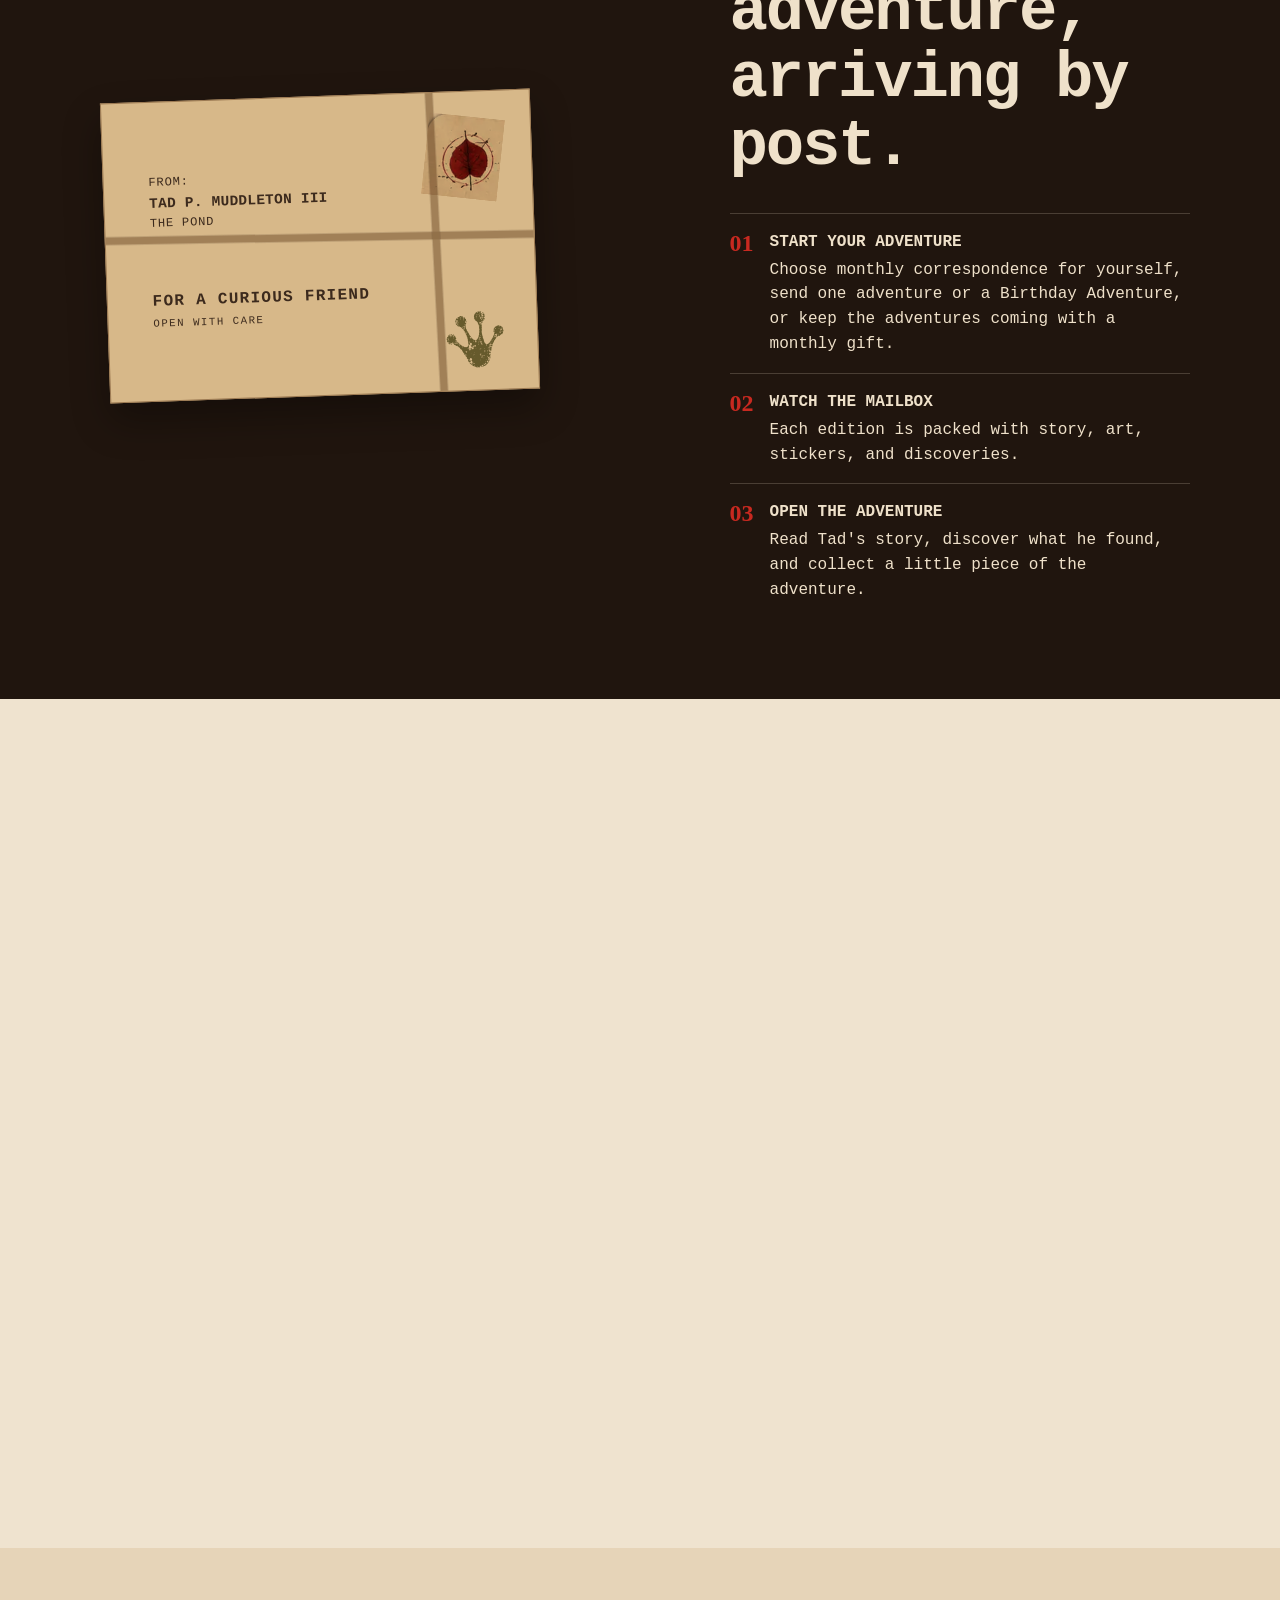
==== commit 95ce18d1: "Route homepage gift buttons to subscribe page" ====
--- a/index.html
+++ b/index.html
@@ -30,7 +30,7 @@
     <div class="story-copy"><p class="eyebrow">How it works</p><h2>A little adventure,<br>arriving by post.</h2><ol class="steps"><li><b>01</b><span><strong>Start your adventure</strong>Choose monthly correspondence for yourself, send one adventure or a Birthday Adventure, or keep the adventures coming with a monthly gift.</span></li><li><b>02</b><span><strong>Watch the mailbox</strong>Each edition is packed with story, art, stickers, and discoveries.</span></li><li><b>03</b><span><strong>Open the adventure</strong>Read Tad's story, discover what he found, and collect a little piece of the adventure.</span></li></ol></div>
   </section>
   <section class="letter-section" id="about"><div class="letter-card"><p>Dear Curious Friend,</p><p>Something marvelous is happening around The Pond.</p><p>There are puddles to cross, paths to wander, and curious little things turning up in the most unexpected places. And, naturally, there are stories to tell about all of it.</p><p>I'll be sending you an adventure each month—filled with art, stickers, and surprises discovered along the way.</p><p>Keep your eyes open and your heart even more so.</p><p>There's always more to discover.</p><p class="signature">Your friend,<br><img src="assets/images/tad-signature.svg" alt="Tad P. Muddleton III" width="280" loading="lazy" decoding="async"><br><img src="assets/images/tad-footprint.svg" alt="" width="48" height="45" loading="lazy" decoding="async"></p></div><div class="about-copy"><p class="eyebrow">About Wandered & Found</p><h2>A little adventure,<br>waiting to be discovered.</h2><p>Wandered & Found turns an ordinary trip to the mailbox into something unexpected. Each month, a new correspondence arrives from The Pond—with a story to follow, artwork to collect, and curious little discoveries found along the way.</p><p class="hand-note">Wander a little. Collect the moments.<br>See what you discover.</p></div></section>
-  <section class="gift-section" aria-labelledby="gift-title"><p class="eyebrow">A little something for someone curious</p><h2 id="gift-title">Send an adventure from The Pond.</h2><div class="gift-grid"><article><span>ONE ADVENTURE</span><h3>Send One Adventure</h3><p>Send a single adventure by post—complete with Tad's story, artwork, stickers, and whatever else he happened to find along the way.</p><b>Price coming soon</b><button class="outline-button preview-checkout" type="button">Send an Adventure</button></article><article class="birthday"><span>FOR SOMEONE SPECIAL</span><h3>Send a Birthday Adventure</h3><p>Make their mailbox part of the celebration with a special one-time birthday correspondence from The Pond.</p><b>Price coming soon</b><button class="outline-button preview-checkout" type="button">Send a Birthday Adventure</button></article><article class="featured"><span>MONTHLY</span><h3>Keep the Adventures Coming</h3><p>Give a new adventure from The Pond each month, delivered to their mailbox until the subscription is canceled.</p><b>Price coming soon</b><button class="red-button preview-checkout" type="button">Gift a Subscription</button></article></div></section>
+  <section class="gift-section" aria-labelledby="gift-title"><p class="eyebrow">A little something for someone curious</p><h2 id="gift-title">Send an adventure from The Pond.</h2><div class="gift-grid"><article><span>ONE ADVENTURE</span><h3>Send One Adventure</h3><p>Send a single adventure by post—complete with Tad's story, artwork, stickers, and whatever else he happened to find along the way.</p><b>Price coming soon</b><a class="outline-button" href="subscribe/">Send an Adventure</a></article><article class="birthday"><span>FOR SOMEONE SPECIAL</span><h3>Send a Birthday Adventure</h3><p>Make their mailbox part of the celebration with a special one-time birthday correspondence from The Pond.</p><b>Price coming soon</b><a class="outline-button" href="subscribe/">Send a Birthday Adventure</a></article><article class="featured"><span>MONTHLY</span><h3>Keep the Adventures Coming</h3><p>Give a new adventure from The Pond each month, delivered to their mailbox until the subscription is canceled.</p><b>Price coming soon</b><a class="red-button" href="subscribe/">Gift a Subscription</a></article></div></section>
   <section class="faq-section" id="faq"><div><p class="eyebrow">Before the post arrives</p><h2>A few things you may be wondering.</h2><p>About Tad, the adventures, and what to expect when correspondence begins arriving from The Pond.</p></div><div class="faq-list"><details><summary>What arrives each month?<span aria-hidden="true">+</span></summary><p>A new story from Tad and life around The Pond, original artwork, stickers, and curious little extras discovered along the way. Every adventure is a little different.</p></details><details><summary>When am I charged?<span aria-hidden="true">+</span></summary><p>Your first payment is made when you subscribe. After that, your subscription renews monthly until you cancel.</p></details><details><summary>Can I cancel anytime?<span aria-hidden="true">+</span></summary><p>Yes. You can cancel your monthly subscription at any time.</p></details><details><summary>Can I send an adventure as a gift?<span aria-hidden="true">+</span></summary><p>Yes. You can send someone a single adventure, a special one-time Birthday Adventure, or keep the adventures coming with a monthly gift subscription.</p></details><details><summary>Is every month's adventure the same?<span aria-hidden="true">+</span></summary><p>Not at all. Each correspondence tells a new story from The Pond, with artwork and discoveries inspired by Tad's latest adventure.</p></details><details><summary>Can I write back to Tad?<span aria-hidden="true">+</span></summary><p>Absolutely. Tad is always pleased to receive correspondence from curious friends. You can send him a letter at The Pond or write to him by email. His correspondence details will be posted here before the first adventures are mailed.</p></details><details><summary>How much does it cost?<span aria-hidden="true">+</span></summary><p>Pricing is being finalized and will be announced before subscriptions open.</p></details><details><summary>Where do you ship?<span aria-hidden="true">+</span></summary><p>Shipping destinations and rates are being finalized before subscriptions open.</p></details></div></section>
   <section class="subscribe-section" id="subscribe"><div class="subscribe-copy"><p class="eyebrow">Correspondence From The Pond</p><h2>Choose your adventure. <span aria-hidden="true">♥</span></h2><p>Receive monthly correspondence for your own mailbox, send one adventure, mark a birthday, or keep the adventures coming as a monthly gift.</p><p class="price-note">Pricing and shipping details coming soon.</p></div><div class="subscribe-card"><a class="red-button" href="subscribe/">Explore Your Options</a><small>Four ways for correspondence from The Pond to arrive.</small></div></section>
 </main>
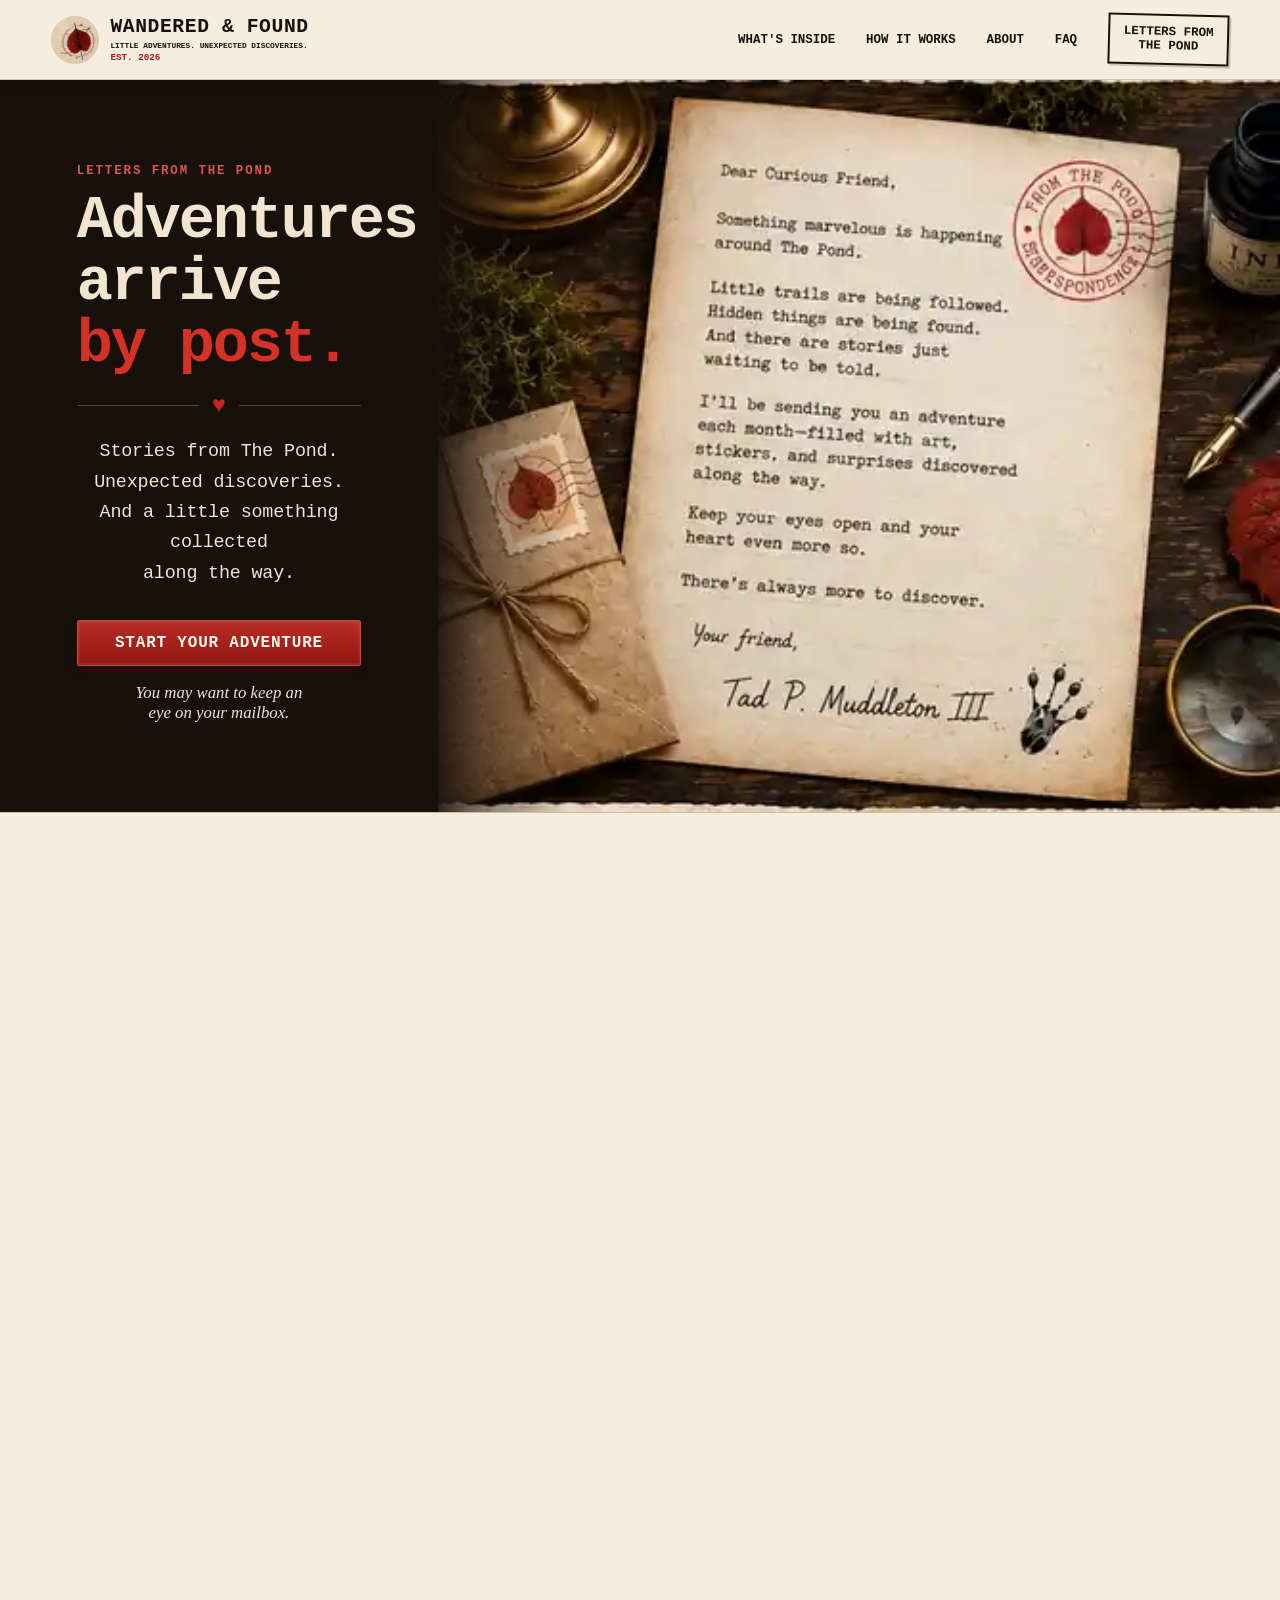
==== commit d6a2f910: "Remove unused homepage checkout preview toast" ====
--- a/index.html
+++ b/index.html
@@ -34,7 +34,6 @@
   <section class="faq-section" id="faq"><div><p class="eyebrow">Before the post arrives</p><h2>A few things you may be wondering.</h2><p>About Tad, the adventures, and what to expect when correspondence begins arriving from The Pond.</p></div><div class="faq-list"><details><summary>What arrives each month?<span aria-hidden="true">+</span></summary><p>A new story from Tad and life around The Pond, original artwork, stickers, and curious little extras discovered along the way. Every adventure is a little different.</p></details><details><summary>When am I charged?<span aria-hidden="true">+</span></summary><p>Your first payment is made when you subscribe. After that, your subscription renews monthly until you cancel.</p></details><details><summary>Can I cancel anytime?<span aria-hidden="true">+</span></summary><p>Yes. You can cancel your monthly subscription at any time.</p></details><details><summary>Can I send an adventure as a gift?<span aria-hidden="true">+</span></summary><p>Yes. You can send someone a single adventure, a special one-time Birthday Adventure, or keep the adventures coming with a monthly gift subscription.</p></details><details><summary>Is every month's adventure the same?<span aria-hidden="true">+</span></summary><p>Not at all. Each correspondence tells a new story from The Pond, with artwork and discoveries inspired by Tad's latest adventure.</p></details><details><summary>Can I write back to Tad?<span aria-hidden="true">+</span></summary><p>Absolutely. Tad is always pleased to receive correspondence from curious friends. You can send him a letter at The Pond or write to him by email. His correspondence details will be posted here before the first adventures are mailed.</p></details><details><summary>How much does it cost?<span aria-hidden="true">+</span></summary><p>Pricing is being finalized and will be announced before subscriptions open.</p></details><details><summary>Where do you ship?<span aria-hidden="true">+</span></summary><p>Shipping destinations and rates are being finalized before subscriptions open.</p></details></div></section>
   <section class="subscribe-section" id="subscribe"><div class="subscribe-copy"><p class="eyebrow">Correspondence From The Pond</p><h2>Choose your adventure. <span aria-hidden="true">♥</span></h2><p>Receive monthly correspondence for your own mailbox, send one adventure, mark a birthday, or keep the adventures coming as a monthly gift.</p><p class="price-note">Pricing and shipping details coming soon.</p></div><div class="subscribe-card"><a class="red-button" href="subscribe/">Explore Your Options</a><small>Four ways for correspondence from The Pond to arrive.</small></div></section>
 </main>
-<div class="preview-toast" id="preview-toast" role="status" aria-live="polite">Preview mode — checkout will connect to Stripe when the site is activated.</div>
 <footer class="site-footer"><div class="paw" aria-hidden="true"><img src="assets/images/tad-footprint.svg" alt="" width="52" height="49" loading="lazy" decoding="async"></div><p class="hand-note">Wander a little. Collect the moments.<br>See what you discover.</p><div class="footer-links"><a href="contact/">Contact</a><a href="shipping/">Shipping & Returns</a><a href="privacy/">Privacy</a><a href="terms/">Terms</a></div><a class="footer-brand" href="#top"><img src="assets/images/stamp.svg" alt="" loading="lazy" decoding="async"><span>Wandered & Found</span></a></footer>
 <script src="assets/js/site.js" defer></script>
 </body></html>
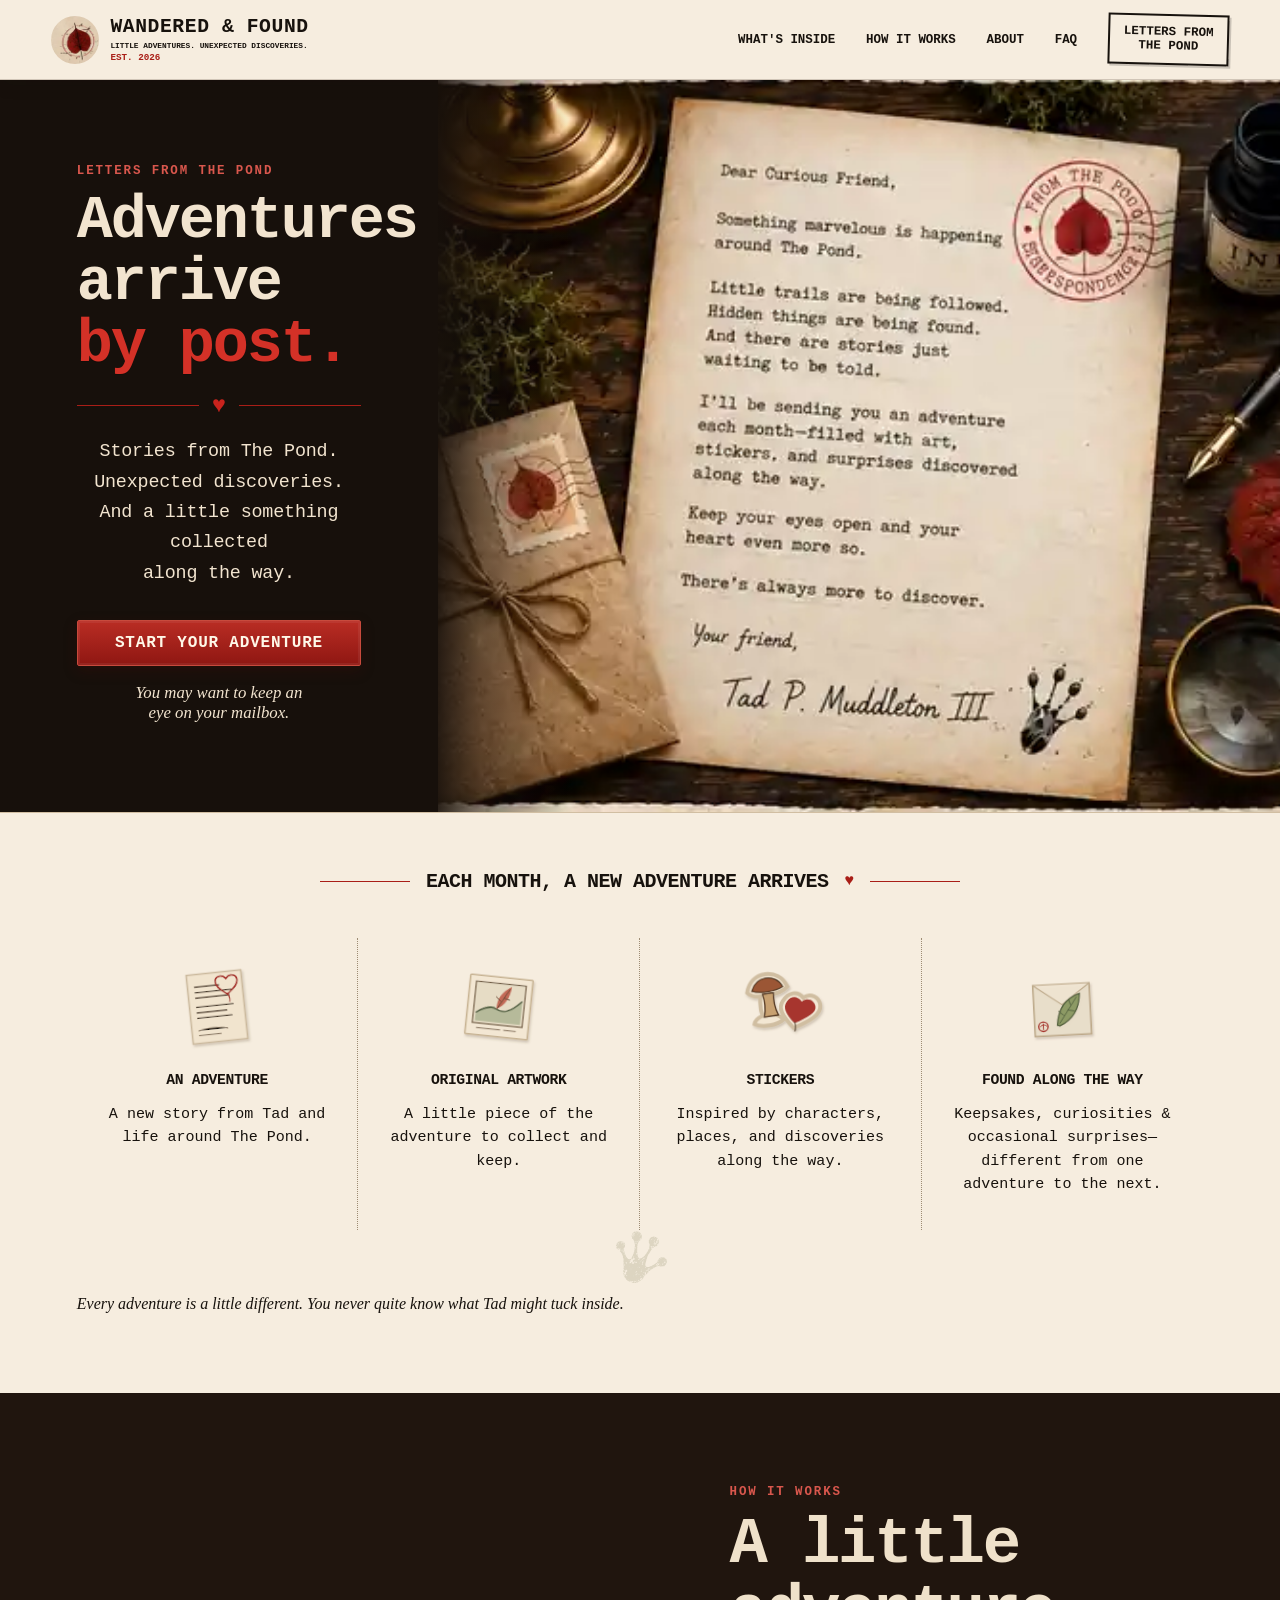
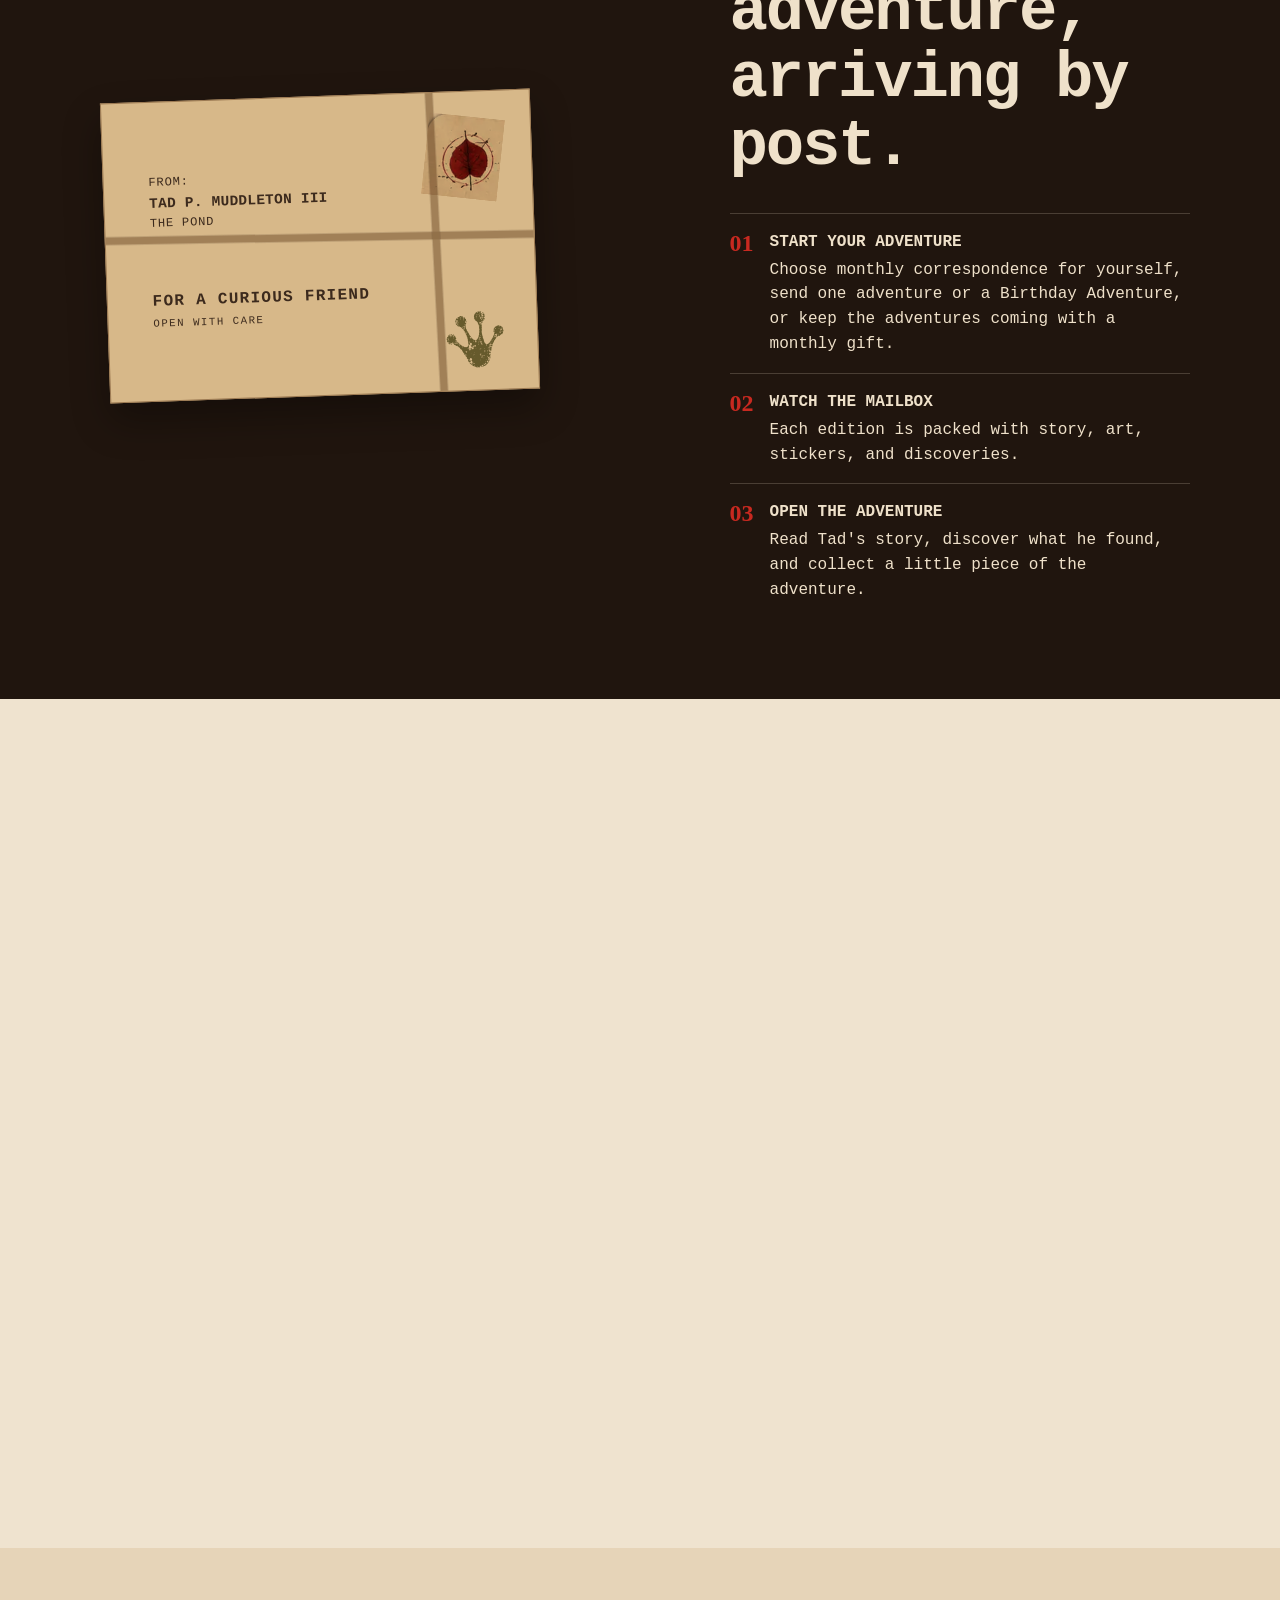
==== commit df89c746: "Make homepage gift buttons consistently red" ====
--- a/index.html
+++ b/index.html
@@ -2,10 +2,10 @@
 <html lang="en">
 <head>
   <meta charset="utf-8"><meta name="viewport" content="width=device-width,initial-scale=1">
-  <meta name="description" content="Wandered & Found delivers a new adventure from The Pond by post each month, with Tad's story, original artwork, stickers, and curious discoveries along the way.">
+  <meta name="description" content="Wandered & Found sends adventures from The Pond by post, with monthly correspondence, one-time gifts, Birthday Adventures, original artwork, stickers, and curious discoveries.">
   <meta name="theme-color" content="#efe3cf"><meta name="robots" content="noindex,nofollow">
-  <meta property="og:title" content="Wandered & Found — Adventures by Post"><meta property="og:description" content="Monthly adventures from The Pond by post, with Tad's story, original artwork, stickers, and curious discoveries along the way."><meta property="og:type" content="website">
-  <meta name="twitter:card" content="summary"><meta name="twitter:title" content="Wandered & Found — Adventures by Post"><meta name="twitter:description" content="Monthly adventures from The Pond by post, with stories, artwork, stickers, and unexpected discoveries.">
+  <meta property="og:title" content="Wandered & Found — Adventures by Post"><meta property="og:description" content="Adventures from The Pond by post—monthly correspondence, one-time gifts, Birthday Adventures, original artwork, stickers, and curious discoveries."><meta property="og:type" content="website">
+  <meta name="twitter:card" content="summary"><meta name="twitter:title" content="Wandered & Found — Adventures by Post"><meta name="twitter:description" content="Choose monthly correspondence, a one-time gift, or a Birthday Adventure from The Pond—delivered by post with stories, artwork, stickers, and discoveries.">
   <link rel="icon" href="assets/images/stamp.svg" type="image/svg+xml">
   <title>Wandered & Found — Adventures by Post</title>
   <link rel="stylesheet" href="assets/css/base.css"><link rel="stylesheet" href="assets/css/home.css"><link rel="stylesheet" href="assets/css/responsive.css"><link rel="stylesheet" href="assets/css/contents-icons.css"><link rel="stylesheet" href="assets/css/hero-final-v6.css?v=84e273c">
@@ -30,7 +30,7 @@
     <div class="story-copy"><p class="eyebrow">How it works</p><h2>A little adventure,<br>arriving by post.</h2><ol class="steps"><li><b>01</b><span><strong>Start your adventure</strong>Choose monthly correspondence for yourself, send one adventure or a Birthday Adventure, or keep the adventures coming with a monthly gift.</span></li><li><b>02</b><span><strong>Watch the mailbox</strong>Each edition is packed with story, art, stickers, and discoveries.</span></li><li><b>03</b><span><strong>Open the adventure</strong>Read Tad's story, discover what he found, and collect a little piece of the adventure.</span></li></ol></div>
   </section>
   <section class="letter-section" id="about"><div class="letter-card"><p>Dear Curious Friend,</p><p>Something marvelous is happening around The Pond.</p><p>There are puddles to cross, paths to wander, and curious little things turning up in the most unexpected places. And, naturally, there are stories to tell about all of it.</p><p>I'll be sending you an adventure each month—filled with art, stickers, and surprises discovered along the way.</p><p>Keep your eyes open and your heart even more so.</p><p>There's always more to discover.</p><p class="signature">Your friend,<br><img src="assets/images/tad-signature.svg" alt="Tad P. Muddleton III" width="280" loading="lazy" decoding="async"><br><img src="assets/images/tad-footprint.svg" alt="" width="48" height="45" loading="lazy" decoding="async"></p></div><div class="about-copy"><p class="eyebrow">About Wandered & Found</p><h2>A little adventure,<br>waiting to be discovered.</h2><p>Wandered & Found turns an ordinary trip to the mailbox into something unexpected. Each month, a new correspondence arrives from The Pond—with a story to follow, artwork to collect, and curious little discoveries found along the way.</p><p class="hand-note">Wander a little. Collect the moments.<br>See what you discover.</p></div></section>
-  <section class="gift-section" aria-labelledby="gift-title"><p class="eyebrow">A little something for someone curious</p><h2 id="gift-title">Send an adventure from The Pond.</h2><div class="gift-grid"><article><span>ONE ADVENTURE</span><h3>Send One Adventure</h3><p>Send a single adventure by post—complete with Tad's story, artwork, stickers, and whatever else he happened to find along the way.</p><b>Price coming soon</b><a class="outline-button" href="subscribe/">Send an Adventure</a></article><article class="birthday"><span>FOR SOMEONE SPECIAL</span><h3>Send a Birthday Adventure</h3><p>Make their mailbox part of the celebration with a special one-time birthday correspondence from The Pond.</p><b>Price coming soon</b><a class="outline-button" href="subscribe/">Send a Birthday Adventure</a></article><article class="featured"><span>MONTHLY</span><h3>Keep the Adventures Coming</h3><p>Give a new adventure from The Pond each month, delivered to their mailbox until the subscription is canceled.</p><b>Price coming soon</b><a class="red-button" href="subscribe/">Gift a Subscription</a></article></div></section>
+  <section class="gift-section" aria-labelledby="gift-title"><p class="eyebrow">A little something for someone curious</p><h2 id="gift-title">Send an adventure from The Pond.</h2><div class="gift-grid"><article><span>ONE ADVENTURE</span><h3>Send One Adventure</h3><p>Send a single adventure by post—complete with Tad's story, artwork, stickers, and whatever else he happened to find along the way.</p><b>Price coming soon</b><a class="red-button" href="subscribe/">Send an Adventure</a></article><article class="birthday"><span>FOR SOMEONE SPECIAL</span><h3>Send a Birthday Adventure</h3><p>Make their mailbox part of the celebration with a special one-time birthday correspondence from The Pond.</p><b>Price coming soon</b><a class="red-button" href="subscribe/">Send a Birthday Adventure</a></article><article class="featured"><span>MONTHLY</span><h3>Keep the Adventures Coming</h3><p>Give a new adventure from The Pond each month, delivered to their mailbox until the subscription is canceled.</p><b>Price coming soon</b><a class="red-button" href="subscribe/">Gift a Subscription</a></article></div></section>
   <section class="faq-section" id="faq"><div><p class="eyebrow">Before the post arrives</p><h2>A few things you may be wondering.</h2><p>About Tad, the adventures, and what to expect when correspondence begins arriving from The Pond.</p></div><div class="faq-list"><details><summary>What arrives each month?<span aria-hidden="true">+</span></summary><p>A new story from Tad and life around The Pond, original artwork, stickers, and curious little extras discovered along the way. Every adventure is a little different.</p></details><details><summary>When am I charged?<span aria-hidden="true">+</span></summary><p>Your first payment is made when you subscribe. After that, your subscription renews monthly until you cancel.</p></details><details><summary>Can I cancel anytime?<span aria-hidden="true">+</span></summary><p>Yes. You can cancel your monthly subscription at any time.</p></details><details><summary>Can I send an adventure as a gift?<span aria-hidden="true">+</span></summary><p>Yes. You can send someone a single adventure, a special one-time Birthday Adventure, or keep the adventures coming with a monthly gift subscription.</p></details><details><summary>Is every month's adventure the same?<span aria-hidden="true">+</span></summary><p>Not at all. Each correspondence tells a new story from The Pond, with artwork and discoveries inspired by Tad's latest adventure.</p></details><details><summary>Can I write back to Tad?<span aria-hidden="true">+</span></summary><p>Absolutely. Tad is always pleased to receive correspondence from curious friends. You can send him a letter at The Pond or write to him by email. His correspondence details will be posted here before the first adventures are mailed.</p></details><details><summary>How much does it cost?<span aria-hidden="true">+</span></summary><p>Pricing is being finalized and will be announced before subscriptions open.</p></details><details><summary>Where do you ship?<span aria-hidden="true">+</span></summary><p>Shipping destinations and rates are being finalized before subscriptions open.</p></details></div></section>
   <section class="subscribe-section" id="subscribe"><div class="subscribe-copy"><p class="eyebrow">Correspondence From The Pond</p><h2>Choose your adventure. <span aria-hidden="true">♥</span></h2><p>Receive monthly correspondence for your own mailbox, send one adventure, mark a birthday, or keep the adventures coming as a monthly gift.</p><p class="price-note">Pricing and shipping details coming soon.</p></div><div class="subscribe-card"><a class="red-button" href="subscribe/">Explore Your Options</a><small>Four ways for correspondence from The Pond to arrive.</small></div></section>
 </main>
--- a/assets/css/home.css
+++ b/assets/css/home.css
@@ -1 +1 @@
-.site-header{height:118px;padding:12px clamp(18px,5vw,72px);display:flex;align-items:center;justify-content:space-between;gap:2rem;background:var(--paper2);border-bottom:1px solid rgba(55,35,20,.2);position:relative;z-index:20}.brand{display:flex;align-items:center;gap:.9rem;text-decoration:none}.brand img{width:68px;height:68px;object-fit:cover;border-radius:50%;mix-blend-mode:multiply}.brand strong{display:block;font-family:Georgia,serif;font-size:1.55rem;letter-spacing:.03em}.brand small{display:block;font-size:.56rem;font-weight:700;margin-top:.18rem}.brand em{display:block;color:var(--red);font-style:normal;font-weight:700;font-size:.7rem;margin-top:.25rem}.main-nav{display:flex;align-items:center;gap:clamp(18px,3vw,42px);text-transform:uppercase;font-weight:700;font-size:.84rem}.main-nav a{text-decoration:none}.main-nav a:hover{color:var(--red)}.stamp-link{border:2px solid var(--ink);padding:.85rem 1.2rem;text-align:center;transform:rotate(1.5deg);box-shadow:2px 2px 0 rgba(0,0,0,.18)}.menu-button{display:none;background:none;border:0}.hero{min-height:560px;display:grid;grid-template-columns:minmax(310px,.78fr) 1.5fr;background:var(--wood);color:#f2e4cf;overflow:hidden}.hero-copy{padding:4.5rem clamp(28px,6vw,78px);align-self:center;z-index:2}.hero h1{font-family:Georgia,serif;font-weight:400;font-size:clamp(2.5rem,4.8vw,4.9rem);line-height:1.05;margin:.5rem 0}.hero h1 span{color:#d43127}.hero-lede{font-family:Georgia,serif;font-size:1.15rem;line-height:1.65;text-align:center}.heart-rule{display:flex;align-items:center;gap:.8rem;margin:1rem 0}.heart-rule i{height:1px;background:var(--red);flex:1}.heart-rule b{color:#c9231d;font-size:1.45rem}.hero .red-button{width:100%;margin-top:.8rem}.hero .hand-note{text-align:center;font-size:1.05rem}.hero-art{margin:0;min-width:0;position:relative;background:var(--wood);overflow:hidden}.hero-art:before{content:"";position:absolute;inset:0;z-index:1;background:linear-gradient(90deg,rgba(23,16,11,.96) 0%,rgba(23,16,11,.58) 5%,rgba(23,16,11,0) 14%);pointer-events:none}.hero-art img{width:100%;height:100%;object-fit:cover;object-position:center center;display:block;filter:none;opacity:1}.paper-section{padding:2.5rem clamp(22px,6vw,78px) 4rem;background:var(--paper2);border-top:1px solid #d1bea2}.section-heading{display:flex;align-items:center;gap:1rem;justify-content:center;text-transform:uppercase;text-align:center}.section-heading span{height:1px;max-width:90px;flex:1;background:var(--red)}.section-heading h2{font-size:1.25rem}.section-heading b{color:var(--red)}.contents-grid{display:grid;grid-template-columns:repeat(4,1fr);margin-top:1.8rem}.contents-grid article{text-align:center;padding:1.2rem 2rem;border-right:1px dotted #9d8c74}.contents-grid article:last-child{border-right:0}.contents-grid h3{text-transform:uppercase;font-size:.92rem}.contents-grid p{font-family:Georgia,serif;line-height:1.55;font-size:.94rem}.sketch{font-family:Georgia,serif;font-size:3.1rem;height:66px;color:#554838}.story-section,.letter-section{display:grid;grid-template-columns:1fr 1fr;min-height:540px}.story-section{background:#20150e;color:#efe1ca}.story-art{overflow:hidden;display:flex;align-items:center;justify-content:center;padding:3rem}.story-art img{width:100%;height:100%;object-fit:cover;filter:none;opacity:1}.story-parcel{width:min(430px,90%);min-height:300px;background:#d7b889;color:#3c2a1d;border:1px solid #9b7952;box-shadow:0 18px 38px rgba(0,0,0,.32);transform:rotate(-2deg);position:relative;padding:2.4rem 2.8rem;display:flex;flex-direction:column;justify-content:center;align-items:flex-start;overflow:hidden}.story-parcel .parcel-twine{position:absolute;background:#8d6b45;opacity:.72;box-shadow:0 0 0 1px rgba(63,42,24,.22)}.story-parcel .parcel-twine-horizontal{height:7px;left:-4%;right:-4%;top:46%;transform:rotate(1deg)}.story-parcel .parcel-twine-vertical{width:7px;top:-4%;bottom:-4%;right:22%;transform:rotate(-1deg)}.story-parcel .pond-postmark{position:absolute;right:1.7rem;top:1.5rem;width:82px;height:82px;object-fit:contain;mix-blend-mode:multiply;transform:rotate(8deg)}.story-parcel .parcel-from{margin:0 0 3.7rem;font-size:.76rem;line-height:1.55;text-transform:uppercase;letter-spacing:.06em;position:relative;z-index:2}.story-parcel .parcel-from strong{display:block;font-size:.9rem;letter-spacing:.02em}.story-parcel .parcel-to{margin:0;font-size:1rem;font-weight:700;letter-spacing:.08em;position:relative;z-index:2}.story-parcel .parcel-care{margin-top:.45rem;font-size:.67rem;letter-spacing:.14em;position:relative;z-index:2}.story-parcel .parcel-footprint{position:absolute;right:2rem;bottom:1.4rem;width:58px;height:auto;object-fit:contain;mix-blend-mode:multiply;transform:rotate(-12deg);opacity:.82}.story-copy,.about-copy{padding:5rem clamp(30px,7vw,92px);align-self:center}.story-copy h2,.about-copy h2,.gift-section h2,.faq-section h2,.subscribe-section h2{font-family:Georgia,serif;font-weight:400;font-size:clamp(2.3rem,5vw,4.2rem);line-height:1.05;margin:.35rem 0 2rem}.steps{list-style:none;padding:0;margin:2rem 0 0}.steps li{display:flex;gap:1rem;padding:1rem 0;border-top:1px solid rgba(239,225,202,.2)}.steps b{color:#c82920;font-family:Georgia,serif;font-size:1.5rem}.steps span{line-height:1.55}.steps strong{display:block;text-transform:uppercase;margin-bottom:.2rem}.letter-section{background:var(--paper)}.letter-card{margin:3.5rem;max-width:550px;padding:3.5rem 4rem;background:#f1e4ce;box-shadow:var(--shadow);transform:rotate(-1.2deg);align-self:center;line-height:1.55;position:relative}.letter-card:after{content:"";position:absolute;right:1.45rem;top:1.25rem;width:112px;height:112px;background:url("../images/tad-correspondence-stamp.svg") center/contain no-repeat;transform:rotate(10deg);opacity:.9;mix-blend-mode:multiply;pointer-events:none}.signature{font-family:"Segoe Print","Bradley Hand",cursive;font-size:1.2rem}.about-copy p{font-family:Georgia,serif;line-height:1.8}.about-copy .hand-note{font-family:"Segoe Print","Bradley Hand",cursive}.gift-section{padding:5rem clamp(24px,7vw,90px);background:#e6d4b8;text-align:center}.gift-grid{display:grid;grid-template-columns:repeat(2,minmax(0,420px));justify-content:center;gap:1.5rem;margin-top:2rem}.gift-grid article{background:#f7ecda;border:1px solid #bda785;padding:2.2rem;box-shadow:0 10px 25px rgba(46,27,14,.1)}.gift-grid .featured{transform:rotate(.5deg);border:2px solid var(--red)}.gift-grid span{font-size:.7rem;letter-spacing:.18em;color:var(--red);font-weight:700}.gift-grid h3{font-family:Georgia,serif;font-size:1.6rem}.gift-grid p{min-height:48px;line-height:1.5}.gift-grid b{display:block;margin:1rem}.gift-grid button{width:100%}.faq-section{display:grid;grid-template-columns:.75fr 1.25fr;gap:4rem;padding:5rem clamp(24px,8vw,105px);background:#f6ead7}.faq-list details{border-top:1px solid #bba789;padding:1rem 0}.faq-list details:last-child{border-bottom:1px solid #bba789}.faq-list summary{display:flex;justify-content:space-between;cursor:pointer;font-weight:700}.faq-list summary span{color:var(--red)}.faq-list p{font-family:Georgia,serif;line-height:1.6;color:#5b4b3e}.subscribe-section{display:grid;grid-template-columns:1fr 1fr;gap:4rem;padding:4.5rem clamp(24px,7vw,95px);background:#22170f;color:#f3e5cf}.subscribe-copy{align-self:center}.subscribe-copy h2 span{color:var(--red)}.price-note{color:#d9c4a6}.subscribe-card{background:#eee0ca;color:var(--ink);padding:2rem;box-shadow:var(--shadow);transform:rotate(.4deg)}.subscribe-card label{display:block;text-transform:uppercase;font-size:.72rem;font-weight:700;margin-bottom:.9rem}.subscribe-card input{display:block;width:100%;padding:.9rem;margin-top:.35rem;border:1px solid #cfbca0;background:rgba(255,255,255,.55)}.subscribe-card .red-button{width:100%;border:0}.subscribe-card small{display:block;text-align:center;margin-top:1rem;font-family:"Segoe Print",cursive;line-height:1.45}.preview-toast{position:fixed;left:50%;bottom:24px;transform:translate(-50%,20px);opacity:0;z-index:50;background:#17120d;color:#f7ead6;border:1px solid #8f7355;padding:1rem 1.3rem;box-shadow:var(--shadow);transition:.2s;pointer-events:none}.preview-toast.show{opacity:1;transform:translate(-50%,0)}.site-footer{min-height:130px;padding:1.5rem clamp(24px,6vw,82px);display:grid;grid-template-columns:auto 1fr auto auto;align-items:center;gap:2rem;background:var(--paper2);border-top:1px solid #cfb99a}.paw{font-size:2rem}.footer-links{display:flex;gap:1rem;flex-wrap:wrap;font-size:.72rem;text-transform:uppercase}.footer-brand{display:flex;align-items:center;gap:.5rem;text-decoration:none;font-family:Georgia,serif}.footer-brand img{width:74px;height:74px;border-radius:50%;mix-blend-mode:multiply}+.site-header{height:118px;padding:12px clamp(18px,5vw,72px);display:flex;align-items:center;justify-content:space-between;gap:2rem;background:var(--paper2);border-bottom:1px solid rgba(55,35,20,.2);position:relative;z-index:20}.brand{display:flex;align-items:center;gap:.9rem;text-decoration:none}.brand img{width:68px;height:68px;object-fit:cover;border-radius:50%;mix-blend-mode:multiply}.brand strong{display:block;font-family:Georgia,serif;font-size:1.55rem;letter-spacing:.03em}.brand small{display:block;font-size:.56rem;font-weight:700;margin-top:.18rem}.brand em{display:block;color:var(--red);font-style:normal;font-weight:700;font-size:.7rem;margin-top:.25rem}.main-nav{display:flex;align-items:center;gap:clamp(18px,3vw,42px);text-transform:uppercase;font-weight:700;font-size:.84rem}.main-nav a{text-decoration:none}.main-nav a:hover{color:var(--red)}.stamp-link{border:2px solid var(--ink);padding:.85rem 1.2rem;text-align:center;transform:rotate(1.5deg);box-shadow:2px 2px 0 rgba(0,0,0,.18)}.menu-button{display:none;background:none;border:0}.hero{min-height:560px;display:grid;grid-template-columns:minmax(310px,.78fr) 1.5fr;background:var(--wood);color:#f2e4cf;overflow:hidden}.hero-copy{padding:4.5rem clamp(28px,6vw,78px);align-self:center;z-index:2}.hero h1{font-family:Georgia,serif;font-weight:400;font-size:clamp(2.5rem,4.8vw,4.9rem);line-height:1.05;margin:.5rem 0}.hero h1 span{color:#d43127}.hero-lede{font-family:Georgia,serif;font-size:1.15rem;line-height:1.65;text-align:center}.heart-rule{display:flex;align-items:center;gap:.8rem;margin:1rem 0}.heart-rule i{height:1px;background:var(--red);flex:1}.heart-rule b{color:#c9231d;font-size:1.45rem}.hero .red-button{width:100%;margin-top:.8rem}.hero .hand-note{text-align:center;font-size:1.05rem}.hero-art{margin:0;min-width:0;position:relative;background:var(--wood);overflow:hidden}.hero-art:before{content:"";position:absolute;inset:0;z-index:1;background:linear-gradient(90deg,rgba(23,16,11,.96) 0%,rgba(23,16,11,.58) 5%,rgba(23,16,11,0) 14%);pointer-events:none}.hero-art img{width:100%;height:100%;object-fit:cover;object-position:center center;display:block;filter:none;opacity:1}.paper-section{padding:2.5rem clamp(22px,6vw,78px) 4rem;background:var(--paper2);border-top:1px solid #d1bea2}.section-heading{display:flex;align-items:center;gap:1rem;justify-content:center;text-transform:uppercase;text-align:center}.section-heading span{height:1px;max-width:90px;flex:1;background:var(--red)}.section-heading h2{font-size:1.25rem}.section-heading b{color:var(--red)}.contents-grid{display:grid;grid-template-columns:repeat(4,1fr);margin-top:1.8rem}.contents-grid article{text-align:center;padding:1.2rem 2rem;border-right:1px dotted #9d8c74}.contents-grid article:last-child{border-right:0}.contents-grid h3{text-transform:uppercase;font-size:.92rem}.contents-grid p{font-family:Georgia,serif;line-height:1.55;font-size:.94rem}.sketch{font-family:Georgia,serif;font-size:3.1rem;height:66px;color:#554838}.story-section,.letter-section{display:grid;grid-template-columns:1fr 1fr;min-height:540px}.story-section{background:#20150e;color:#efe1ca}.story-art{overflow:hidden;display:flex;align-items:center;justify-content:center;padding:3rem}.story-art img{width:100%;height:100%;object-fit:cover;filter:none;opacity:1}.story-parcel{width:min(430px,90%);min-height:300px;background:#d7b889;color:#3c2a1d;border:1px solid #9b7952;box-shadow:0 18px 38px rgba(0,0,0,.32);transform:rotate(-2deg);position:relative;padding:2.4rem 2.8rem;display:flex;flex-direction:column;justify-content:center;align-items:flex-start;overflow:hidden}.story-parcel .parcel-twine{position:absolute;background:#8d6b45;opacity:.72;box-shadow:0 0 0 1px rgba(63,42,24,.22)}.story-parcel .parcel-twine-horizontal{height:7px;left:-4%;right:-4%;top:46%;transform:rotate(1deg)}.story-parcel .parcel-twine-vertical{width:7px;top:-4%;bottom:-4%;right:22%;transform:rotate(-1deg)}.story-parcel .pond-postmark{position:absolute;right:1.7rem;top:1.5rem;width:82px;height:82px;object-fit:contain;mix-blend-mode:multiply;transform:rotate(8deg)}.story-parcel .parcel-from{margin:0 0 3.7rem;font-size:.76rem;line-height:1.55;text-transform:uppercase;letter-spacing:.06em;position:relative;z-index:2}.story-parcel .parcel-from strong{display:block;font-size:.9rem;letter-spacing:.02em}.story-parcel .parcel-to{margin:0;font-size:1rem;font-weight:700;letter-spacing:.08em;position:relative;z-index:2}.story-parcel .parcel-care{margin-top:.45rem;font-size:.67rem;letter-spacing:.14em;position:relative;z-index:2}.story-parcel .parcel-footprint{position:absolute;right:2rem;bottom:1.4rem;width:58px;height:auto;object-fit:contain;mix-blend-mode:multiply;transform:rotate(-12deg);opacity:.82}.story-copy,.about-copy{padding:5rem clamp(30px,7vw,92px);align-self:center}.story-copy h2,.about-copy h2,.gift-section h2,.faq-section h2,.subscribe-section h2{font-family:Georgia,serif;font-weight:400;font-size:clamp(2.3rem,5vw,4.2rem);line-height:1.05;margin:.35rem 0 2rem}.steps{list-style:none;padding:0;margin:2rem 0 0}.steps li{display:flex;gap:1rem;padding:1rem 0;border-top:1px solid rgba(239,225,202,.2)}.steps b{color:#c82920;font-family:Georgia,serif;font-size:1.5rem}.steps span{line-height:1.55}.steps strong{display:block;text-transform:uppercase;margin-bottom:.2rem}.letter-section{background:var(--paper)}.letter-card{margin:3.5rem;max-width:550px;padding:3.5rem 4rem;background:#f1e4ce;box-shadow:var(--shadow);transform:rotate(-1.2deg);align-self:center;line-height:1.55;position:relative}.letter-card:after{content:"";position:absolute;right:1.45rem;top:1.25rem;width:112px;height:112px;background:url("../images/tad-correspondence-stamp.svg") center/contain no-repeat;transform:rotate(10deg);opacity:.9;mix-blend-mode:multiply;pointer-events:none}.signature{font-family:"Segoe Print","Bradley Hand",cursive;font-size:1.2rem}.about-copy p{font-family:Georgia,serif;line-height:1.8}.about-copy .hand-note{font-family:"Segoe Print","Bradley Hand",cursive}.gift-section{padding:5rem clamp(24px,7vw,90px);background:#e6d4b8;text-align:center}.gift-grid{display:grid;grid-template-columns:repeat(3,minmax(0,360px));justify-content:center;gap:1.5rem;margin-top:2rem}.gift-grid article{background:#f7ecda;border:1px solid #bda785;padding:2.2rem;box-shadow:0 10px 25px rgba(46,27,14,.1)}.gift-grid .featured{transform:rotate(.5deg);border:2px solid var(--red)}.gift-grid span{font-size:.7rem;letter-spacing:.18em;color:var(--red);font-weight:700}.gift-grid h3{font-family:Georgia,serif;font-size:1.6rem}.gift-grid p{min-height:48px;line-height:1.5}.gift-grid b{display:block;margin:1rem}.gift-grid button{width:100%}.faq-section{display:grid;grid-template-columns:.75fr 1.25fr;gap:4rem;padding:5rem clamp(24px,8vw,105px);background:#f6ead7}.faq-list details{border-top:1px solid #bba789;padding:1rem 0}.faq-list details:last-child{border-bottom:1px solid #bba789}.faq-list summary{display:flex;justify-content:space-between;cursor:pointer;font-weight:700}.faq-list summary span{color:var(--red)}.faq-list p{font-family:Georgia,serif;line-height:1.6;color:#5b4b3e}.subscribe-section{display:grid;grid-template-columns:1fr 1fr;gap:4rem;padding:4.5rem clamp(24px,7vw,95px);background:#22170f;color:#f3e5cf}.subscribe-copy{align-self:center}.subscribe-copy h2 span{color:var(--red)}.price-note{color:#d9c4a6}.subscribe-card{background:#eee0ca;color:var(--ink);padding:2rem;box-shadow:var(--shadow);transform:rotate(.4deg)}.subscribe-card label{display:block;text-transform:uppercase;font-size:.72rem;font-weight:700;margin-bottom:.9rem}.subscribe-card input{display:block;width:100%;padding:.9rem;margin-top:.35rem;border:1px solid #cfbca0;background:rgba(255,255,255,.55)}.subscribe-card .red-button{width:100%;border:0}.subscribe-card small{display:block;text-align:center;margin-top:1rem;font-family:"Segoe Print",cursive;line-height:1.45}.preview-toast{position:fixed;left:50%;bottom:24px;transform:translate(-50%,20px);opacity:0;z-index:50;background:#17120d;color:#f7ead6;border:1px solid #8f7355;padding:1rem 1.3rem;box-shadow:var(--shadow);transition:.2s;pointer-events:none}.preview-toast.show{opacity:1;transform:translate(-50%,0)}.site-footer{min-height:130px;padding:1.5rem clamp(24px,6vw,82px);display:grid;grid-template-columns:auto 1fr auto auto;align-items:center;gap:2rem;background:var(--paper2);border-top:1px solid #cfb99a}.paw{font-size:2rem}.footer-links{display:flex;gap:1rem;flex-wrap:wrap;font-size:.72rem;text-transform:uppercase}.footer-brand{display:flex;align-items:center;gap:.5rem;text-decoration:none;font-family:Georgia,serif}.footer-brand img{width:74px;height:74px;border-radius:50%;mix-blend-mode:multiply}
--- a/assets/css/responsive.css
+++ b/assets/css/responsive.css
@@ -1 +1 @@
-@media(max-width:900px){.brand small{font-size:.42rem}.brand em{font-size:.52rem}.menu-button{display:grid;gap:5px;width:44px;min-width:44px;min-height:44px;padding:8px;border:0;position:relative;place-content:center}.menu-button span{width:24px;height:2px;background:#17120d}.menu-button b{position:absolute;width:1px;height:1px;overflow:hidden;clip:rect(0 0 0 0)}.main-nav{display:none;position:absolute;left:0;right:0;padding:1rem 1.2rem;background:#f5ead8;border-bottom:1px solid #cdbb9e;box-shadow:0 12px 24px rgba(23,18,13,.12);flex-direction:column;align-items:stretch;gap:0}.main-nav.open{display:flex}.main-nav a{padding:.8rem}.stamp-link{margin-top:.35rem}.hero{grid-template-columns:1fr;min-height:0}.hero-copy{text-align:center;padding:2.6rem 2rem 2rem}.hero h1{font-size:2.8rem}.hero-lede{font-size:1rem}.hero-art{height:360px;order:2}.hero-art:before{background:linear-gradient(180deg,rgba(23,16,11,.96) 0%,rgba(23,16,11,.58) 5%,rgba(23,16,11,0) 14%)}.hero-art img{object-position:center center}.contents-grid{grid-template-columns:repeat(2,1fr)}.contents-grid article:nth-child(2){border-right:0}.contents-grid article{border-bottom:1px dotted #9d8c74}.story-section,.letter-section{grid-template-columns:1fr}.story-art{height:360px}.story-copy,.about-copy{padding:3rem 2rem}.letter-card{margin:2.5rem 1.5rem;padding:3rem 2rem}.gift-grid{grid-template-columns:1fr}.faq-section,.subscribe-section{grid-template-columns:1fr;gap:2rem}.site-footer{grid-template-columns:1fr;text-align:center;justify-items:center}.footer-links{justify-content:center}}@media(max-width:520px){.brand span small{display:none}.hero-art{height:300px}.hero-art img{object-position:center center}.paper-section{padding-inline:14px}.contents-grid{grid-template-columns:1fr}.contents-grid article{border-right:0}.section-heading h2{font-size:.95rem}.story-art{height:300px}.letter-card:after{font-size:.55rem;right:1rem;top:1rem;padding:.7rem}.gift-section,.faq-section,.subscribe-section{padding-inline:1.2rem}}.site-header{position:sticky!important;top:0;z-index:1000;box-shadow:0 5px 16px rgba(23,18,13,.10);height:80px;padding:5px clamp(16px,4vw,52px);gap:1.2rem}.brand{gap:.7rem}.brand img{width:48px;height:48px}.brand strong{font-size:1.23rem}.brand small{font-size:.49rem}.brand em{font-size:.58rem;margin-top:.12rem}.main-nav{gap:clamp(14px,2.4vw,32px);font-size:.78rem}.stamp-link{padding:.58rem .85rem}section[id]{scroll-margin-top:90px}.paper-section,.story-section,.letter-section,.gift-section,.faq-section,.subscribe-section,.site-footer{content-visibility:auto;contain-intrinsic-size:auto 600px}@media(max-width:900px){.site-header{height:64px;padding:4px 12px}.brand{gap:.55rem}.brand img{width:38px;height:38px}.brand strong{font-size:.94rem}.brand em{margin-top:.06rem}.main-nav{top:64px}section[id]{scroll-margin-top:74px}}@media(max-width:520px){.site-header{height:60px}.brand img{width:36px;height:36px}.brand strong{font-size:.9rem}.brand em{font-size:.48rem}.main-nav{top:60px}section[id]{scroll-margin-top:70px}}
+@media(max-width:900px){.brand small{font-size:.42rem}.brand em{font-size:.52rem}.menu-button{display:grid;gap:5px;width:44px;min-width:44px;min-height:44px;padding:8px;border:0;position:relative;place-content:center}.menu-button span{width:24px;height:2px;background:#17120d}.menu-button b{position:absolute;width:1px;height:1px;overflow:hidden;clip:rect(0 0 0 0)}.main-nav{display:none;position:absolute;left:0;right:0;padding:1rem 1.2rem;background:#f5ead8;border-bottom:1px solid #cdbb9e;box-shadow:0 12px 24px rgba(23,18,13,.12);flex-direction:column;align-items:stretch;gap:0}.main-nav.open{display:flex}.main-nav a{padding:.8rem}.stamp-link{margin-top:.35rem}.hero{grid-template-columns:1fr;min-height:0}.hero-copy{text-align:center;padding:2.6rem 2rem 2rem}.hero h1{font-size:2.8rem}.hero-lede{font-size:1rem}.hero-art{height:360px;order:2}.hero-art:before{background:linear-gradient(180deg,rgba(23,16,11,.96) 0%,rgba(23,16,11,.58) 5%,rgba(23,16,11,0) 14%)}.hero-art img{object-position:center center}.contents-grid{grid-template-columns:repeat(2,1fr)}.contents-grid article:nth-child(2){border-right:0}.contents-grid article{border-bottom:1px dotted #9d8c74}.story-section,.letter-section{grid-template-columns:1fr}.story-art{height:360px}.story-copy,.about-copy{padding:3rem 2rem}.letter-card{margin:2.5rem 1.5rem;padding:3rem 2rem}.gift-grid{grid-template-columns:1fr}.faq-section,.subscribe-section{grid-template-columns:1fr;gap:2rem}.site-footer{grid-template-columns:1fr;text-align:center;justify-items:center}.footer-links{justify-content:center}}@media(max-width:520px){.brand span small{display:none}.hero-art{height:300px}.hero-art img{object-position:center center}.paper-section{padding-inline:14px}.contents-grid{grid-template-columns:1fr}.contents-grid article{border-right:0}.section-heading h2{font-size:.95rem}.story-art{height:300px}.letter-card:after{right:1rem;top:1rem}.gift-section,.faq-section,.subscribe-section{padding-inline:1.2rem}}.site-header{position:sticky!important;top:0;z-index:1000;box-shadow:0 5px 16px rgba(23,18,13,.10);height:80px;padding:5px clamp(16px,4vw,52px);gap:1.2rem}.brand{gap:.7rem}.brand img{width:48px;height:48px}.brand strong{font-size:1.23rem}.brand small{font-size:.49rem}.brand em{font-size:.58rem;margin-top:.12rem}.main-nav{gap:clamp(14px,2.4vw,32px);font-size:.78rem}.stamp-link{padding:.58rem .85rem}section[id]{scroll-margin-top:90px}.paper-section,.story-section,.letter-section,.gift-section,.faq-section,.subscribe-section,.site-footer{content-visibility:auto;contain-intrinsic-size:auto 600px}@media(max-width:900px){.site-header{height:64px;padding:4px 12px}.brand{gap:.55rem}.brand img{width:38px;height:38px}.brand strong{font-size:.94rem}.brand em{margin-top:.06rem}.main-nav{top:64px}section[id]{scroll-margin-top:74px}}@media(max-width:520px){.site-header{height:60px}.brand img{width:36px;height:36px}.brand strong{font-size:.9rem}.brand em{font-size:.48rem}.main-nav{top:60px}section[id]{scroll-margin-top:70px}}
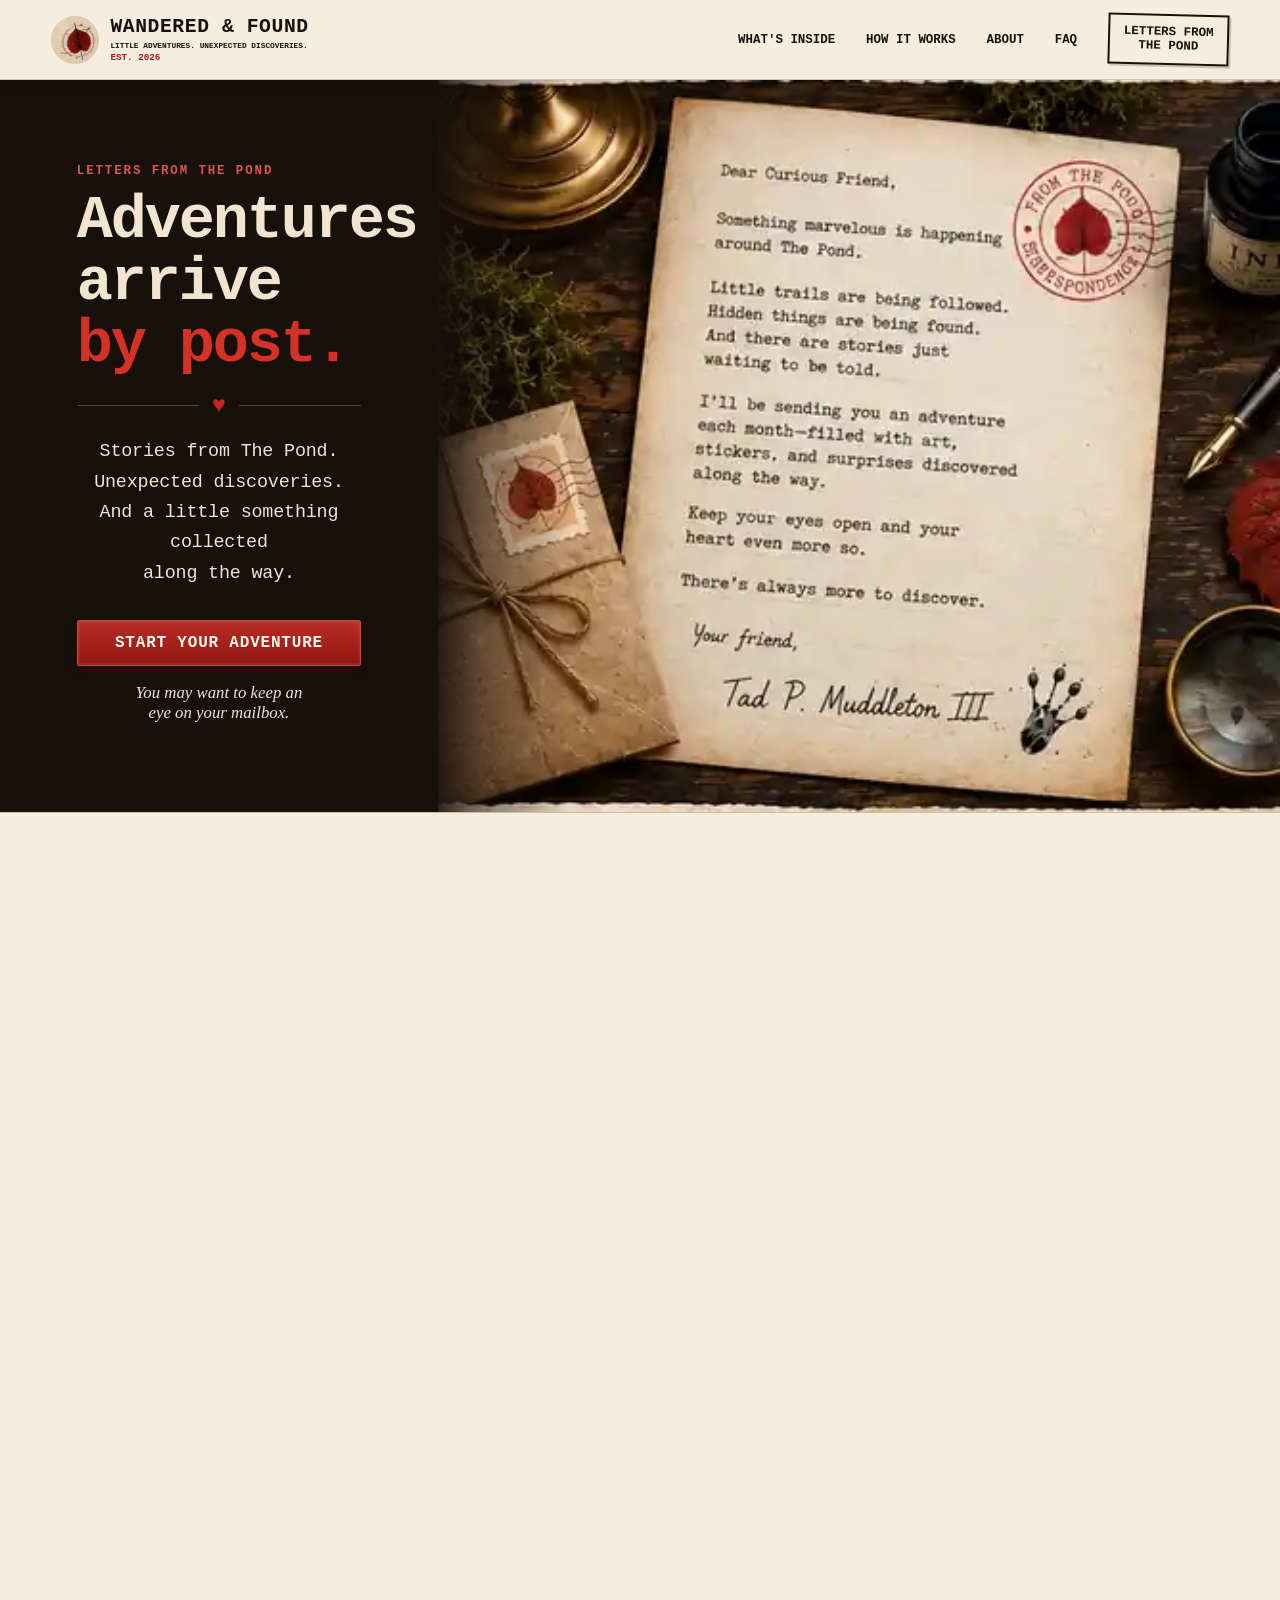
==== commit 6e49351f: "Consolidate homepage adventure choices" ====
--- a/index.html
+++ b/index.html
@@ -8,7 +8,7 @@
   <meta name="twitter:card" content="summary"><meta name="twitter:title" content="Wandered & Found — Adventures by Post"><meta name="twitter:description" content="Choose monthly correspondence, a one-time gift, or a Birthday Adventure from The Pond—delivered by post with stories, artwork, stickers, and discoveries.">
   <link rel="icon" href="assets/images/stamp.svg" type="image/svg+xml">
   <title>Wandered & Found — Adventures by Post</title>
-  <link rel="stylesheet" href="assets/css/base.css"><link rel="stylesheet" href="assets/css/home.css"><link rel="stylesheet" href="assets/css/responsive.css"><link rel="stylesheet" href="assets/css/contents-icons.css"><link rel="stylesheet" href="assets/css/hero-final-v6.css?v=84e273c">
+  <link rel="stylesheet" href="assets/css/base.css"><link rel="stylesheet" href="assets/css/home.css"><link rel="stylesheet" href="assets/css/responsive.css"><link rel="stylesheet" href="assets/css/contents-icons.css"><link rel="stylesheet" href="assets/css/correspondence-menu.css"><link rel="stylesheet" href="assets/css/hero-final-v6.css?v=84e273c">
 </head>
 <body>
 <a class="skip-link" href="#main-content">Skip to main content</a>
@@ -30,9 +30,22 @@
     <div class="story-copy"><p class="eyebrow">How it works</p><h2>A little adventure,<br>arriving by post.</h2><ol class="steps"><li><b>01</b><span><strong>Start your adventure</strong>Choose monthly correspondence for yourself, send one adventure or a Birthday Adventure, or keep the adventures coming with a monthly gift.</span></li><li><b>02</b><span><strong>Watch the mailbox</strong>Each edition is packed with story, art, stickers, and discoveries.</span></li><li><b>03</b><span><strong>Open the adventure</strong>Read Tad's story, discover what he found, and collect a little piece of the adventure.</span></li></ol></div>
   </section>
   <section class="letter-section" id="about"><div class="letter-card"><p>Dear Curious Friend,</p><p>Something marvelous is happening around The Pond.</p><p>There are puddles to cross, paths to wander, and curious little things turning up in the most unexpected places. And, naturally, there are stories to tell about all of it.</p><p>I'll be sending you an adventure each month—filled with art, stickers, and surprises discovered along the way.</p><p>Keep your eyes open and your heart even more so.</p><p>There's always more to discover.</p><p class="signature">Your friend,<br><img src="assets/images/tad-signature.svg" alt="Tad P. Muddleton III" width="280" loading="lazy" decoding="async"><br><img src="assets/images/tad-footprint.svg" alt="" width="48" height="45" loading="lazy" decoding="async"></p></div><div class="about-copy"><p class="eyebrow">About Wandered & Found</p><h2>A little adventure,<br>waiting to be discovered.</h2><p>Wandered & Found turns an ordinary trip to the mailbox into something unexpected. Each month, a new correspondence arrives from The Pond—with a story to follow, artwork to collect, and curious little discoveries found along the way.</p><p class="hand-note">Wander a little. Collect the moments.<br>See what you discover.</p></div></section>
-  <section class="gift-section" aria-labelledby="gift-title"><p class="eyebrow">A little something for someone curious</p><h2 id="gift-title">Send an adventure from The Pond.</h2><div class="gift-grid"><article><span>ONE ADVENTURE</span><h3>Send One Adventure</h3><p>Send a single adventure by post—complete with Tad's story, artwork, stickers, and whatever else he happened to find along the way.</p><b>Price coming soon</b><a class="red-button" href="subscribe/">Send an Adventure</a></article><article class="birthday"><span>FOR SOMEONE SPECIAL</span><h3>Send a Birthday Adventure</h3><p>Make their mailbox part of the celebration with a special one-time birthday correspondence from The Pond.</p><b>Price coming soon</b><a class="red-button" href="subscribe/">Send a Birthday Adventure</a></article><article class="featured"><span>MONTHLY</span><h3>Keep the Adventures Coming</h3><p>Give a new adventure from The Pond each month, delivered to their mailbox until the subscription is canceled.</p><b>Price coming soon</b><a class="red-button" href="subscribe/">Gift a Subscription</a></article></div></section>
   <section class="faq-section" id="faq"><div><p class="eyebrow">Before the post arrives</p><h2>A few things you may be wondering.</h2><p>About Tad, the adventures, and what to expect when correspondence begins arriving from The Pond.</p></div><div class="faq-list"><details><summary>What arrives each month?<span aria-hidden="true">+</span></summary><p>A new story from Tad and life around The Pond, original artwork, stickers, and curious little extras discovered along the way. Every adventure is a little different.</p></details><details><summary>When am I charged?<span aria-hidden="true">+</span></summary><p>Your first payment is made when you subscribe. After that, your subscription renews monthly until you cancel.</p></details><details><summary>Can I cancel anytime?<span aria-hidden="true">+</span></summary><p>Yes. You can cancel your monthly subscription at any time.</p></details><details><summary>Can I send an adventure as a gift?<span aria-hidden="true">+</span></summary><p>Yes. You can send someone a single adventure, a special one-time Birthday Adventure, or keep the adventures coming with a monthly gift subscription.</p></details><details><summary>Is every month's adventure the same?<span aria-hidden="true">+</span></summary><p>Not at all. Each correspondence tells a new story from The Pond, with artwork and discoveries inspired by Tad's latest adventure.</p></details><details><summary>Can I write back to Tad?<span aria-hidden="true">+</span></summary><p>Absolutely. Tad is always pleased to receive correspondence from curious friends. You can send him a letter at The Pond or write to him by email. His correspondence details will be posted here before the first adventures are mailed.</p></details><details><summary>How much does it cost?<span aria-hidden="true">+</span></summary><p>Pricing is being finalized and will be announced before subscriptions open.</p></details><details><summary>Where do you ship?<span aria-hidden="true">+</span></summary><p>Shipping destinations and rates are being finalized before subscriptions open.</p></details></div></section>
-  <section class="subscribe-section" id="subscribe"><div class="subscribe-copy"><p class="eyebrow">Correspondence From The Pond</p><h2>Choose your adventure. <span aria-hidden="true">♥</span></h2><p>Receive monthly correspondence for your own mailbox, send one adventure, mark a birthday, or keep the adventures coming as a monthly gift.</p><p class="price-note">Pricing and shipping details coming soon.</p></div><div class="subscribe-card"><a class="red-button" href="subscribe/">Explore Your Options</a><small>Four ways for correspondence from The Pond to arrive.</small></div></section>
+  <section class="subscribe-section" id="subscribe">
+    <div class="subscribe-copy"><p class="eyebrow">Correspondence From The Pond</p><h2>Choose your adventure. <span aria-hidden="true">♥</span></h2><p>Receive monthly correspondence for your own mailbox, send one adventure, mark a birthday, or keep the adventures coming as a monthly gift.</p><p class="price-note">Pricing and shipping details coming soon.</p></div>
+    <div class="subscribe-card correspondence-menu">
+      <div class="mail-marks" aria-hidden="true"><img src="assets/images/stamp.svg" alt=""><span>Small Adventures<br>Brighter Days</span></div>
+      <a class="red-button correspondence-cta" href="subscribe/">Explore Your Options <span aria-hidden="true">→</span></a>
+      <p class="menu-note hand-note">Four ways for correspondence from The Pond to arrive.</p>
+      <div class="mini-options" aria-label="Adventure options">
+        <article class="mini-option"><svg viewBox="0 0 48 48" aria-hidden="true"><rect x="7" y="12" width="34" height="24" rx="2"></rect><path d="M8 14l16 13 16-13"></path><path class="accent" d="M24 25c-4-5-9 1 0 7 9-6 4-12 0-7z"></path></svg><strong>Monthly<br>for Yourself</strong><small>A bit of adventure in your own mailbox.</small></article>
+        <article class="mini-option"><svg viewBox="0 0 48 48" aria-hidden="true"><rect x="8" y="17" width="32" height="23" rx="2"></rect><path d="M24 17v23M8 24h32"></path><path class="accent" d="M24 17c-8-1-9-8-4-8 4 0 4 5 4 8zm0 0c8-1 9-8 4-8-4 0-4 5-4 8z"></path></svg><strong>One<br>Adventure Gift</strong><small>Send a single adventure to someone special.</small></article>
+        <article class="mini-option"><svg viewBox="0 0 48 48" aria-hidden="true"><path d="M11 27h26v11H11zM13 22h22v5H13z"></path><path d="M18 22v-4m12 4v-4m-6 4v-8"></path><path class="accent" d="M24 13c-3-3-1-7 0-8 1 1 3 5 0 8z"></path><path d="M14 38h20"></path></svg><strong>Birthday<br>Adventure</strong><small>Make their day a little more adventurous.</small></article>
+        <article class="mini-option"><svg viewBox="0 0 48 48" aria-hidden="true"><rect x="9" y="11" width="30" height="18" rx="2"></rect><rect x="7" y="18" width="34" height="20" rx="2"></rect><path d="M8 20l16 11 16-11"></path><path class="accent" d="M24 18v20"></path></svg><strong>Monthly<br>Gift Subscription</strong><small>Keep the adventures coming.</small></article>
+      </div>
+      <p class="correspondence-signoff">More kindness in the mail. ♥</p>
+    </div>
+  </section>
 </main>
 <footer class="site-footer"><div class="paw" aria-hidden="true"><img src="assets/images/tad-footprint.svg" alt="" width="52" height="49" loading="lazy" decoding="async"></div><p class="hand-note">Wander a little. Collect the moments.<br>See what you discover.</p><div class="footer-links"><a href="contact/">Contact</a><a href="shipping/">Shipping & Returns</a><a href="privacy/">Privacy</a><a href="terms/">Terms</a></div><a class="footer-brand" href="#top"><img src="assets/images/stamp.svg" alt="" loading="lazy" decoding="async"><span>Wandered & Found</span></a></footer>
 <script src="assets/js/site.js" defer></script>
--- a/assets/css/home.css
+++ b/assets/css/home.css
@@ -1 +1 @@
-.site-header{height:118px;padding:12px clamp(18px,5vw,72px);display:flex;align-items:center;justify-content:space-between;gap:2rem;background:var(--paper2);border-bottom:1px solid rgba(55,35,20,.2);position:relative;z-index:20}.brand{display:flex;align-items:center;gap:.9rem;text-decoration:none}.brand img{width:68px;height:68px;object-fit:cover;border-radius:50%;mix-blend-mode:multiply}.brand strong{display:block;font-family:Georgia,serif;font-size:1.55rem;letter-spacing:.03em}.brand small{display:block;font-size:.56rem;font-weight:700;margin-top:.18rem}.brand em{display:block;color:var(--red);font-style:normal;font-weight:700;font-size:.7rem;margin-top:.25rem}.main-nav{display:flex;align-items:center;gap:clamp(18px,3vw,42px);text-transform:uppercase;font-weight:700;font-size:.84rem}.main-nav a{text-decoration:none}.main-nav a:hover{color:var(--red)}.stamp-link{border:2px solid var(--ink);padding:.85rem 1.2rem;text-align:center;transform:rotate(1.5deg);box-shadow:2px 2px 0 rgba(0,0,0,.18)}.menu-button{display:none;background:none;border:0}.hero{min-height:560px;display:grid;grid-template-columns:minmax(310px,.78fr) 1.5fr;background:var(--wood);color:#f2e4cf;overflow:hidden}.hero-copy{padding:4.5rem clamp(28px,6vw,78px);align-self:center;z-index:2}.hero h1{font-family:Georgia,serif;font-weight:400;font-size:clamp(2.5rem,4.8vw,4.9rem);line-height:1.05;margin:.5rem 0}.hero h1 span{color:#d43127}.hero-lede{font-family:Georgia,serif;font-size:1.15rem;line-height:1.65;text-align:center}.heart-rule{display:flex;align-items:center;gap:.8rem;margin:1rem 0}.heart-rule i{height:1px;background:var(--red);flex:1}.heart-rule b{color:#c9231d;font-size:1.45rem}.hero .red-button{width:100%;margin-top:.8rem}.hero .hand-note{text-align:center;font-size:1.05rem}.hero-art{margin:0;min-width:0;position:relative;background:var(--wood);overflow:hidden}.hero-art:before{content:"";position:absolute;inset:0;z-index:1;background:linear-gradient(90deg,rgba(23,16,11,.96) 0%,rgba(23,16,11,.58) 5%,rgba(23,16,11,0) 14%);pointer-events:none}.hero-art img{width:100%;height:100%;object-fit:cover;object-position:center center;display:block;filter:none;opacity:1}.paper-section{padding:2.5rem clamp(22px,6vw,78px) 4rem;background:var(--paper2);border-top:1px solid #d1bea2}.section-heading{display:flex;align-items:center;gap:1rem;justify-content:center;text-transform:uppercase;text-align:center}.section-heading span{height:1px;max-width:90px;flex:1;background:var(--red)}.section-heading h2{font-size:1.25rem}.section-heading b{color:var(--red)}.contents-grid{display:grid;grid-template-columns:repeat(4,1fr);margin-top:1.8rem}.contents-grid article{text-align:center;padding:1.2rem 2rem;border-right:1px dotted #9d8c74}.contents-grid article:last-child{border-right:0}.contents-grid h3{text-transform:uppercase;font-size:.92rem}.contents-grid p{font-family:Georgia,serif;line-height:1.55;font-size:.94rem}.sketch{font-family:Georgia,serif;font-size:3.1rem;height:66px;color:#554838}.story-section,.letter-section{display:grid;grid-template-columns:1fr 1fr;min-height:540px}.story-section{background:#20150e;color:#efe1ca}.story-art{overflow:hidden;display:flex;align-items:center;justify-content:center;padding:3rem}.story-art img{width:100%;height:100%;object-fit:cover;filter:none;opacity:1}.story-parcel{width:min(430px,90%);min-height:300px;background:#d7b889;color:#3c2a1d;border:1px solid #9b7952;box-shadow:0 18px 38px rgba(0,0,0,.32);transform:rotate(-2deg);position:relative;padding:2.4rem 2.8rem;display:flex;flex-direction:column;justify-content:center;align-items:flex-start;overflow:hidden}.story-parcel .parcel-twine{position:absolute;background:#8d6b45;opacity:.72;box-shadow:0 0 0 1px rgba(63,42,24,.22)}.story-parcel .parcel-twine-horizontal{height:7px;left:-4%;right:-4%;top:46%;transform:rotate(1deg)}.story-parcel .parcel-twine-vertical{width:7px;top:-4%;bottom:-4%;right:22%;transform:rotate(-1deg)}.story-parcel .pond-postmark{position:absolute;right:1.7rem;top:1.5rem;width:82px;height:82px;object-fit:contain;mix-blend-mode:multiply;transform:rotate(8deg)}.story-parcel .parcel-from{margin:0 0 3.7rem;font-size:.76rem;line-height:1.55;text-transform:uppercase;letter-spacing:.06em;position:relative;z-index:2}.story-parcel .parcel-from strong{display:block;font-size:.9rem;letter-spacing:.02em}.story-parcel .parcel-to{margin:0;font-size:1rem;font-weight:700;letter-spacing:.08em;position:relative;z-index:2}.story-parcel .parcel-care{margin-top:.45rem;font-size:.67rem;letter-spacing:.14em;position:relative;z-index:2}.story-parcel .parcel-footprint{position:absolute;right:2rem;bottom:1.4rem;width:58px;height:auto;object-fit:contain;mix-blend-mode:multiply;transform:rotate(-12deg);opacity:.82}.story-copy,.about-copy{padding:5rem clamp(30px,7vw,92px);align-self:center}.story-copy h2,.about-copy h2,.gift-section h2,.faq-section h2,.subscribe-section h2{font-family:Georgia,serif;font-weight:400;font-size:clamp(2.3rem,5vw,4.2rem);line-height:1.05;margin:.35rem 0 2rem}.steps{list-style:none;padding:0;margin:2rem 0 0}.steps li{display:flex;gap:1rem;padding:1rem 0;border-top:1px solid rgba(239,225,202,.2)}.steps b{color:#c82920;font-family:Georgia,serif;font-size:1.5rem}.steps span{line-height:1.55}.steps strong{display:block;text-transform:uppercase;margin-bottom:.2rem}.letter-section{background:var(--paper)}.letter-card{margin:3.5rem;max-width:550px;padding:3.5rem 4rem;background:#f1e4ce;box-shadow:var(--shadow);transform:rotate(-1.2deg);align-self:center;line-height:1.55;position:relative}.letter-card:after{content:"";position:absolute;right:1.45rem;top:1.25rem;width:112px;height:112px;background:url("../images/tad-correspondence-stamp.svg") center/contain no-repeat;transform:rotate(10deg);opacity:.9;mix-blend-mode:multiply;pointer-events:none}.signature{font-family:"Segoe Print","Bradley Hand",cursive;font-size:1.2rem}.about-copy p{font-family:Georgia,serif;line-height:1.8}.about-copy .hand-note{font-family:"Segoe Print","Bradley Hand",cursive}.gift-section{padding:5rem clamp(24px,7vw,90px);background:#e6d4b8;text-align:center}.gift-grid{display:grid;grid-template-columns:repeat(3,minmax(0,360px));justify-content:center;gap:1.5rem;margin-top:2rem}.gift-grid article{background:#f7ecda;border:1px solid #bda785;padding:2.2rem;box-shadow:0 10px 25px rgba(46,27,14,.1)}.gift-grid .featured{transform:rotate(.5deg);border:2px solid var(--red)}.gift-grid span{font-size:.7rem;letter-spacing:.18em;color:var(--red);font-weight:700}.gift-grid h3{font-family:Georgia,serif;font-size:1.6rem}.gift-grid p{min-height:48px;line-height:1.5}.gift-grid b{display:block;margin:1rem}.gift-grid button{width:100%}.faq-section{display:grid;grid-template-columns:.75fr 1.25fr;gap:4rem;padding:5rem clamp(24px,8vw,105px);background:#f6ead7}.faq-list details{border-top:1px solid #bba789;padding:1rem 0}.faq-list details:last-child{border-bottom:1px solid #bba789}.faq-list summary{display:flex;justify-content:space-between;cursor:pointer;font-weight:700}.faq-list summary span{color:var(--red)}.faq-list p{font-family:Georgia,serif;line-height:1.6;color:#5b4b3e}.subscribe-section{display:grid;grid-template-columns:1fr 1fr;gap:4rem;padding:4.5rem clamp(24px,7vw,95px);background:#22170f;color:#f3e5cf}.subscribe-copy{align-self:center}.subscribe-copy h2 span{color:var(--red)}.price-note{color:#d9c4a6}.subscribe-card{background:#eee0ca;color:var(--ink);padding:2rem;box-shadow:var(--shadow);transform:rotate(.4deg)}.subscribe-card label{display:block;text-transform:uppercase;font-size:.72rem;font-weight:700;margin-bottom:.9rem}.subscribe-card input{display:block;width:100%;padding:.9rem;margin-top:.35rem;border:1px solid #cfbca0;background:rgba(255,255,255,.55)}.subscribe-card .red-button{width:100%;border:0}.subscribe-card small{display:block;text-align:center;margin-top:1rem;font-family:"Segoe Print",cursive;line-height:1.45}.preview-toast{position:fixed;left:50%;bottom:24px;transform:translate(-50%,20px);opacity:0;z-index:50;background:#17120d;color:#f7ead6;border:1px solid #8f7355;padding:1rem 1.3rem;box-shadow:var(--shadow);transition:.2s;pointer-events:none}.preview-toast.show{opacity:1;transform:translate(-50%,0)}.site-footer{min-height:130px;padding:1.5rem clamp(24px,6vw,82px);display:grid;grid-template-columns:auto 1fr auto auto;align-items:center;gap:2rem;background:var(--paper2);border-top:1px solid #cfb99a}.paw{font-size:2rem}.footer-links{display:flex;gap:1rem;flex-wrap:wrap;font-size:.72rem;text-transform:uppercase}.footer-brand{display:flex;align-items:center;gap:.5rem;text-decoration:none;font-family:Georgia,serif}.footer-brand img{width:74px;height:74px;border-radius:50%;mix-blend-mode:multiply}+.site-header{height:118px;padding:12px clamp(18px,5vw,72px);display:flex;align-items:center;justify-content:space-between;gap:2rem;background:var(--paper2);border-bottom:1px solid rgba(55,35,20,.2);position:relative;z-index:20}.brand{display:flex;align-items:center;gap:.9rem;text-decoration:none}.brand img{width:68px;height:68px;object-fit:cover;border-radius:50%;mix-blend-mode:multiply}.brand strong{display:block;font-family:Georgia,serif;font-size:1.55rem;letter-spacing:.03em}.brand small{display:block;font-size:.56rem;font-weight:700;margin-top:.18rem}.brand em{display:block;color:var(--red);font-style:normal;font-weight:700;font-size:.7rem;margin-top:.25rem}.main-nav{display:flex;align-items:center;gap:clamp(18px,3vw,42px);text-transform:uppercase;font-weight:700;font-size:.84rem}.main-nav a{text-decoration:none}.main-nav a:hover{color:var(--red)}.stamp-link{border:2px solid var(--ink);padding:.85rem 1.2rem;text-align:center;transform:rotate(1.5deg);box-shadow:2px 2px 0 rgba(0,0,0,.18)}.menu-button{display:none;background:none;border:0}.hero{min-height:560px;display:grid;grid-template-columns:minmax(310px,.78fr) 1.5fr;background:var(--wood);color:#f2e4cf;overflow:hidden}.hero-copy{padding:4.5rem clamp(28px,6vw,78px);align-self:center;z-index:2}.hero h1{font-family:Georgia,serif;font-weight:400;font-size:clamp(2.5rem,4.8vw,4.9rem);line-height:1.05;margin:.5rem 0}.hero h1 span{color:#d43127}.hero-lede{font-family:Georgia,serif;font-size:1.15rem;line-height:1.65;text-align:center}.heart-rule{display:flex;align-items:center;gap:.8rem;margin:1rem 0}.heart-rule i{height:1px;background:var(--red);flex:1}.heart-rule b{color:#c9231d;font-size:1.45rem}.hero .red-button{width:100%;margin-top:.8rem}.hero .hand-note{text-align:center;font-size:1.05rem}.hero-art{margin:0;min-width:0;position:relative;background:var(--wood);overflow:hidden}.hero-art:before{content:"";position:absolute;inset:0;z-index:1;background:linear-gradient(90deg,rgba(23,16,11,.96) 0%,rgba(23,16,11,.58) 5%,rgba(23,16,11,0) 14%);pointer-events:none}.hero-art img{width:100%;height:100%;object-fit:cover;object-position:center center;display:block;filter:none;opacity:1}.paper-section{padding:2.5rem clamp(22px,6vw,78px) 4rem;background:var(--paper2);border-top:1px solid #d1bea2}.section-heading{display:flex;align-items:center;gap:1rem;justify-content:center;text-transform:uppercase;text-align:center}.section-heading span{height:1px;max-width:90px;flex:1;background:var(--red)}.section-heading h2{font-size:1.25rem}.section-heading b{color:var(--red)}.contents-grid{display:grid;grid-template-columns:repeat(4,1fr);margin-top:1.8rem}.contents-grid article{text-align:center;padding:1.2rem 2rem;border-right:1px dotted #9d8c74}.contents-grid article:last-child{border-right:0}.contents-grid h3{text-transform:uppercase;font-size:.92rem}.contents-grid p{font-family:Georgia,serif;line-height:1.55;font-size:.94rem}.sketch{font-family:Georgia,serif;font-size:3.1rem;height:66px;color:#554838}.story-section,.letter-section{display:grid;grid-template-columns:1fr 1fr;min-height:540px}.story-section{background:#20150e;color:#efe1ca}.story-art{overflow:hidden;display:flex;align-items:center;justify-content:center;padding:3rem}.story-art img{width:100%;height:100%;object-fit:cover;filter:none;opacity:1}.story-parcel{width:min(430px,90%);min-height:300px;background:#d7b889;color:#3c2a1d;border:1px solid #9b7952;box-shadow:0 18px 38px rgba(0,0,0,.32);transform:rotate(-2deg);position:relative;padding:2.4rem 2.8rem;display:flex;flex-direction:column;justify-content:center;align-items:flex-start;overflow:hidden}.story-parcel .parcel-twine{position:absolute;background:#8d6b45;opacity:.72;box-shadow:0 0 0 1px rgba(63,42,24,.22)}.story-parcel .parcel-twine-horizontal{height:7px;left:-4%;right:-4%;top:46%;transform:rotate(1deg)}.story-parcel .parcel-twine-vertical{width:7px;top:-4%;bottom:-4%;right:22%;transform:rotate(-1deg)}.story-parcel .pond-postmark{position:absolute;right:1.7rem;top:1.5rem;width:82px;height:82px;object-fit:contain;mix-blend-mode:multiply;transform:rotate(8deg)}.story-parcel .parcel-from{margin:0 0 3.7rem;font-size:.76rem;line-height:1.55;text-transform:uppercase;letter-spacing:.06em;position:relative;z-index:2}.story-parcel .parcel-from strong{display:block;font-size:.9rem;letter-spacing:.02em}.story-parcel .parcel-to{margin:0;font-size:1rem;font-weight:700;letter-spacing:.08em;position:relative;z-index:2}.story-parcel .parcel-care{margin-top:.45rem;font-size:.67rem;letter-spacing:.14em;position:relative;z-index:2}.story-parcel .parcel-footprint{position:absolute;right:2rem;bottom:1.4rem;width:58px;height:auto;object-fit:contain;mix-blend-mode:multiply;transform:rotate(-12deg);opacity:.82}.story-copy,.about-copy{padding:5rem clamp(30px,7vw,92px);align-self:center}.story-copy h2,.about-copy h2,.gift-section h2,.faq-section h2,.subscribe-section h2{font-family:Georgia,serif;font-weight:400;font-size:clamp(2.3rem,5vw,4.2rem);line-height:1.05;margin:.35rem 0 2rem}.steps{list-style:none;padding:0;margin:2rem 0 0}.steps li{display:flex;gap:1rem;padding:1rem 0;border-top:1px solid rgba(239,225,202,.2)}.steps b{color:#c82920;font-family:Georgia,serif;font-size:1.5rem}.steps span{line-height:1.55}.steps strong{display:block;text-transform:uppercase;margin-bottom:.2rem}.letter-section{background:var(--paper)}.letter-card{margin:3.5rem;max-width:550px;padding:3.5rem 4rem;background:#f1e4ce;box-shadow:var(--shadow);transform:rotate(-1.2deg);align-self:center;line-height:1.55;position:relative}.letter-card:after{content:"";position:absolute;right:1.45rem;top:1.25rem;width:112px;height:112px;background:url("../images/tad-correspondence-stamp.svg") center/contain no-repeat;transform:rotate(10deg);opacity:.9;mix-blend-mode:multiply;pointer-events:none}.signature{font-family:"Segoe Print","Bradley Hand",cursive;font-size:1.2rem}.about-copy p{font-family:Georgia,serif;line-height:1.8}.about-copy .hand-note{font-family:"Segoe Print","Bradley Hand",cursive}.gift-section{padding:5rem clamp(24px,7vw,90px);background:#e6d4b8;text-align:center}.gift-grid{display:grid;grid-template-columns:repeat(3,minmax(0,360px));justify-content:center;gap:1.5rem;margin-top:2rem}.gift-grid article{background:#f7ecda;border:1px solid #bda785;padding:2.2rem;box-shadow:0 10px 25px rgba(46,27,14,.1);display:flex;flex-direction:column;min-height:410px}.gift-grid .featured{transform:none;border:1px solid #bda785}.gift-grid span{font-size:.7rem;letter-spacing:.18em;color:var(--red);font-weight:700}.gift-grid h3{font-family:Georgia,serif;font-size:1.6rem;min-height:3.1em;display:flex;align-items:center;justify-content:center;margin:1.15rem 0 .65rem}.gift-grid p{min-height:0;line-height:1.5;margin:.25rem 0 0;flex:1 1 auto}.gift-grid b{display:block;margin:1rem 0}.gift-grid article>a{width:100%;min-height:54px;margin-top:auto;padding:.8rem .65rem;font-size:.88rem;white-space:nowrap}.faq-section{display:grid;grid-template-columns:.75fr 1.25fr;gap:4rem;padding:5rem clamp(24px,8vw,105px);background:#f6ead7}.faq-list details{border-top:1px solid #bba789;padding:1rem 0}.faq-list details:last-child{border-bottom:1px solid #bba789}.faq-list summary{display:flex;justify-content:space-between;cursor:pointer;font-weight:700}.faq-list summary span{color:var(--red)}.faq-list p{font-family:Georgia,serif;line-height:1.6;color:#5b4b3e}.subscribe-section{display:grid;grid-template-columns:1fr 1fr;gap:4rem;padding:4.5rem clamp(24px,7vw,95px);background:#22170f;color:#f3e5cf}.subscribe-copy{align-self:center}.subscribe-copy h2 span{color:var(--red)}.price-note{color:#d9c4a6}.subscribe-card{background:#eee0ca;color:var(--ink);padding:2rem;box-shadow:var(--shadow);transform:rotate(.4deg)}.subscribe-card label{display:block;text-transform:uppercase;font-size:.72rem;font-weight:700;margin-bottom:.9rem}.subscribe-card input{display:block;width:100%;padding:.9rem;margin-top:.35rem;border:1px solid #cfbca0;background:rgba(255,255,255,.55)}.subscribe-card .red-button{width:100%;border:0}.subscribe-card small{display:block;text-align:center;margin-top:1rem;font-family:"Segoe Print",cursive;line-height:1.45}.preview-toast{position:fixed;left:50%;bottom:24px;transform:translate(-50%,20px);opacity:0;z-index:50;background:#17120d;color:#f7ead6;border:1px solid #8f7355;padding:1rem 1.3rem;box-shadow:var(--shadow);transition:.2s;pointer-events:none}.preview-toast.show{opacity:1;transform:translate(-50%,0)}.site-footer{min-height:130px;padding:1.5rem clamp(24px,6vw,82px);display:grid;grid-template-columns:auto 1fr auto auto;align-items:center;gap:2rem;background:var(--paper2);border-top:1px solid #cfb99a}.paw{font-size:2rem}.footer-links{display:flex;gap:1rem;flex-wrap:wrap;font-size:.72rem;text-transform:uppercase}.footer-brand{display:flex;align-items:center;gap:.5rem;text-decoration:none;font-family:Georgia,serif}.footer-brand img{width:74px;height:74px;border-radius:50%;mix-blend-mode:multiply}@media(max-width:900px){.gift-grid article{min-height:0}.gift-grid h3{min-height:0}.gift-grid p{flex:0 0 auto}.gift-grid article>a{white-space:normal}}
--- a/assets/css/correspondence-menu.css
+++ b/assets/css/correspondence-menu.css
@@ -0,0 +1,167 @@
+.correspondence-menu {
+  position: relative;
+  overflow: hidden;
+  padding: 1.7rem 1.8rem 1.5rem;
+  border: 8px solid transparent;
+  background:
+    linear-gradient(#f2e4cd, #ead7b9) padding-box,
+    repeating-linear-gradient(
+      135deg,
+      #9f241d 0 14px,
+      #efe1c9 14px 27px,
+      #52606a 27px 41px,
+      #efe1c9 41px 54px
+    ) border-box;
+  box-shadow: 0 18px 45px rgba(10, 6, 3, .28);
+  transform: rotate(.25deg);
+}
+
+.correspondence-menu::after {
+  content: "";
+  position: absolute;
+  inset: 0;
+  pointer-events: none;
+  opacity: .12;
+  background-image: radial-gradient(#725b43 .6px, transparent .6px);
+  background-size: 5px 5px;
+}
+
+.correspondence-menu > * {
+  position: relative;
+  z-index: 1;
+}
+
+.mail-marks {
+  display: flex;
+  align-items: flex-start;
+  justify-content: space-between;
+  gap: 1rem;
+  min-height: 58px;
+}
+
+.mail-marks img {
+  width: 74px;
+  height: 74px;
+  object-fit: contain;
+  opacity: .28;
+  mix-blend-mode: multiply;
+  transform: rotate(-8deg);
+}
+
+.mail-marks span {
+  border: 1px dashed rgba(98, 72, 48, .35);
+  padding: .45rem .6rem;
+  color: #856f5b;
+  font-size: .62rem;
+  line-height: 1.35;
+  letter-spacing: .12em;
+  text-align: left;
+  text-transform: uppercase;
+  transform: rotate(1deg);
+}
+
+.correspondence-cta {
+  width: min(100%, 620px) !important;
+  min-height: 52px;
+  margin: -.9rem auto 0;
+  gap: .8rem;
+  font-size: .92rem;
+  box-shadow: inset 0 0 0 2px rgba(255,255,255,.07), 0 7px 16px rgba(77,11,7,.25);
+}
+
+.correspondence-cta span {
+  font-size: 1.15rem;
+  transition: transform .18s ease;
+}
+
+.correspondence-cta:hover span,
+.correspondence-cta:focus-visible span {
+  transform: translateX(4px);
+}
+
+.menu-note {
+  margin: .85rem 0 1.1rem;
+  text-align: center;
+  color: #5c4838;
+  font-size: .85rem;
+}
+
+.mini-options {
+  display: grid;
+  grid-template-columns: repeat(4, minmax(0, 1fr));
+  gap: .65rem;
+}
+
+.mini-option {
+  min-width: 0;
+  min-height: 158px;
+  padding: .8rem .55rem;
+  display: flex;
+  flex-direction: column;
+  align-items: center;
+  justify-content: flex-start;
+  gap: .42rem;
+  background: rgba(255, 248, 234, .58);
+  border: 1px dashed #b9a384;
+  box-shadow: 0 5px 12px rgba(70, 43, 22, .08);
+  text-align: center;
+}
+
+.mini-option svg {
+  width: 38px;
+  height: 38px;
+  fill: none;
+  stroke: #6b4b36;
+  stroke-width: 1.8;
+  stroke-linecap: round;
+  stroke-linejoin: round;
+}
+
+.mini-option svg .accent {
+  stroke: #aa241c;
+}
+
+.mini-option strong {
+  min-height: 2.5em;
+  display: flex;
+  align-items: center;
+  justify-content: center;
+  font-family: Georgia, serif;
+  font-size: .84rem;
+  line-height: 1.2;
+  text-transform: uppercase;
+}
+
+.mini-option small {
+  display: block;
+  margin-top: .12rem;
+  color: #5d4d40;
+  font-family: Georgia, serif;
+  font-size: .7rem;
+  line-height: 1.35;
+}
+
+.correspondence-signoff {
+  margin: .8rem .2rem 0 auto;
+  color: #6a5140;
+  font-family: "Segoe Print", "Bradley Hand", cursive;
+  font-size: .74rem;
+  font-style: italic;
+  text-align: right;
+}
+
+@media (max-width: 1100px) {
+  .mini-options { grid-template-columns: repeat(2, minmax(0, 1fr)); }
+  .mini-option { min-height: 145px; }
+}
+
+@media (max-width: 520px) {
+  .correspondence-menu { padding: 1.25rem 1rem 1.1rem; border-width: 6px; }
+  .mail-marks img { width: 58px; height: 58px; }
+  .mail-marks span { font-size: .54rem; }
+  .correspondence-cta { margin-top: -.35rem; font-size: .8rem; }
+  .mini-options { grid-template-columns: repeat(2, minmax(0, 1fr)); gap: .5rem; }
+  .mini-option { min-height: 138px; padding: .7rem .4rem; }
+  .mini-option strong { font-size: .75rem; }
+  .mini-option small { font-size: .65rem; }
+}
